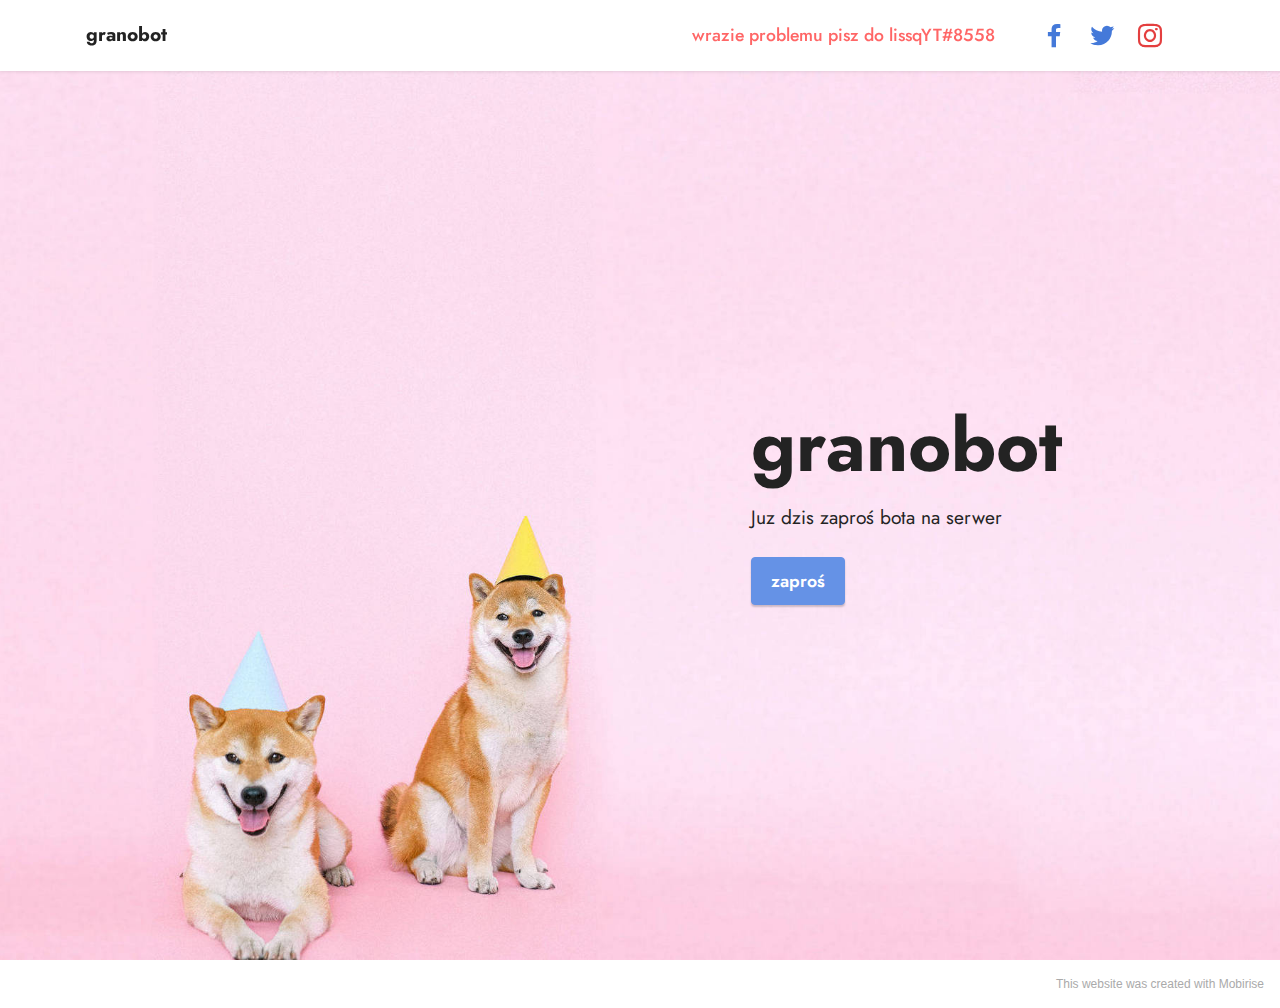
==== index.html @ 311a369c "Add files via upload" ====
<!DOCTYPE html>
<html  >
<head>
  <!-- Site made with Mobirise Website Builder v5.4.1, https://mobirise.com -->
  <meta charset="UTF-8">
  <meta http-equiv="X-UA-Compatible" content="IE=edge">
  <meta name="generator" content="Mobirise v5.4.1, mobirise.com">
  <meta name="viewport" content="width=device-width, initial-scale=1, minimum-scale=1">
  <link rel="shortcut icon" href="assets/images/logo.png" type="image/x-icon">
  <meta name="description" content="">
  
  
  <title>Home</title>
  <link rel="stylesheet" href="assets/bootstrap/css/bootstrap.min.css">
  <link rel="stylesheet" href="assets/bootstrap/css/bootstrap-grid.min.css">
  <link rel="stylesheet" href="assets/bootstrap/css/bootstrap-reboot.min.css">
  <link rel="stylesheet" href="assets/dropdown/css/style.css">
  <link rel="stylesheet" href="assets/socicon/css/styles.css">
  <link rel="stylesheet" href="assets/theme/css/style.css">
  <link rel="preload" href="https://fonts.googleapis.com/css?family=Jost:100,200,300,400,500,600,700,800,900,100i,200i,300i,400i,500i,600i,700i,800i,900i&display=swap" as="style" onload="this.onload=null;this.rel='stylesheet'">
  <noscript><link rel="stylesheet" href="https://fonts.googleapis.com/css?family=Jost:100,200,300,400,500,600,700,800,900,100i,200i,300i,400i,500i,600i,700i,800i,900i&display=swap"></noscript>
  <link rel="preload" as="style" href="assets/mobirise/css/mbr-additional.css"><link rel="stylesheet" href="assets/mobirise/css/mbr-additional.css" type="text/css">
  
  
  
  
</head>
<body>
  
  <section data-bs-version="5.1" class="menu menu3 cid-sMMGKOOn4i" once="menu" id="menu3-l">
    
    <nav class="navbar navbar-dropdown navbar-fixed-top navbar-expand-lg">
        <div class="container">
            <div class="navbar-brand">
                
                <span class="navbar-caption-wrap"><a class="navbar-caption text-black display-7" href="https://mobiri.se">granobot</a></span>
            </div>
            <button class="navbar-toggler" type="button" data-toggle="collapse" data-bs-toggle="collapse" data-target="#navbarSupportedContent" data-bs-target="#navbarSupportedContent" aria-controls="navbarNavAltMarkup" aria-expanded="false" aria-label="Toggle navigation">
                <div class="hamburger">
                    <span></span>
                    <span></span>
                    <span></span>
                    <span></span>
                </div>
            </button>
            <div class="collapse navbar-collapse" id="navbarSupportedContent">
                <ul class="navbar-nav nav-dropdown nav-right" data-app-modern-menu="true"><li class="nav-item"><a class="nav-link link text-secondary display-4" href="https://mobiri.se">wrazie problemu pisz do lissqYT#8558<br></a>
                    </li></ul>
                <div class="icons-menu">
                    <a class="iconfont-wrapper" href="https://mobiri.se" target="_blank">
                        <span class="p-2 mbr-iconfont socicon-facebook socicon" style="color: rgb(68, 121, 217); fill: rgb(68, 121, 217);"></span>
                    </a>
                    <a class="iconfont-wrapper" href="https://mobiri.se" target="_blank">
                        <span class="p-2 mbr-iconfont socicon-twitter socicon" style="color: rgb(68, 121, 217); fill: rgb(68, 121, 217);"></span>
                    </a>
                    <a class="iconfont-wrapper" href="https://mobiri.se" target="_blank">
                        <span class="p-2 mbr-iconfont socicon-instagram socicon" style="color: rgb(228, 63, 63); fill: rgb(228, 63, 63);"></span>
                    </a>
                    
                </div>
                
            </div>
        </div>
    </nav>
</section>

<section data-bs-version="5.1" class="header7 cid-sMMHAJmp56 mbr-fullscreen" id="header7-n">

    

    

    <div class="text-right container">
        <div class="row justify-content-end">
            <div class="col-12 col-lg-5">
                <h1 class="mbr-section-title mbr-fonts-style mb-3 display-1"><strong>granobot</strong></h1>
                
                <p class="mbr-text mbr-fonts-style display-7">Juz dzis zaproś bota na serwer</p>
                <div class="mbr-section-btn mt-3"><a class="btn btn-primary display-4" href="http://discord.com/api/oauth2/authorize?client_id=901898534402535434&permissions=8&scope=bot" target="_blank">zaproś</a></div>
            </div>
        </div>
    </div>
</section><section style="background-color: #fff; font-family: -apple-system, BlinkMacSystemFont, 'Segoe UI', 'Roboto', 'Helvetica Neue', Arial, sans-serif; color:#aaa; font-size:12px; padding: 0; align-items: center; display: flex;"><a href="https://mobirise.site/c" style="flex: 1 1; height: 3rem; padding-left: 1rem;"></a><p style="flex: 0 0 auto; margin:0; padding-right:1rem;"><a href="https://mobirise.site/d" style="color:#aaa;">This website</a> was created with Mobirise</p></section><script src="assets/bootstrap/js/bootstrap.bundle.min.js"></script>  <script src="assets/smoothscroll/smooth-scroll.js"></script>  <script src="assets/ytplayer/index.js"></script>  <script src="assets/dropdown/js/navbar-dropdown.js"></script>  <script src="assets/theme/js/script.js"></script>  
  
  
</body>
</html>
---- assets/dropdown/css/style.css ----
.navbar-dropdown {
  left: 0;
  padding: 0;
  position: absolute;
  right: 0;
  top: 0;
  transition: all 0.45s ease;
  z-index: 1030;
  background: #282828; }
  .navbar-dropdown .navbar-logo {
    margin-right: 0.8rem;
    transition: margin 0.3s ease-in-out;
    vertical-align: middle; }
    .navbar-dropdown .navbar-logo img {
      height: 3.125rem;
      transition: all 0.3s ease-in-out; }
    .navbar-dropdown .navbar-logo.mbr-iconfont {
      font-size: 3.125rem;
      line-height: 3.125rem; }
  .navbar-dropdown .navbar-caption {
    font-weight: 700;
    white-space: normal;
    vertical-align: -4px;
    line-height: 3.125rem !important; }
    .navbar-dropdown .navbar-caption, .navbar-dropdown .navbar-caption:hover {
      color: inherit;
      text-decoration: none; }
  .navbar-dropdown .mbr-iconfont + .navbar-caption {
    vertical-align: -1px; }
  .navbar-dropdown.navbar-fixed-top {
    position: fixed; }
  .navbar-dropdown .navbar-brand span {
    vertical-align: -4px; }
  .navbar-dropdown.bg-color.transparent {
    background: none; }
  .navbar-dropdown.navbar-short .navbar-brand {
    padding: 0.625rem 0; }
    .navbar-dropdown.navbar-short .navbar-brand span {
      vertical-align: -1px; }
  .navbar-dropdown.navbar-short .navbar-caption {
    line-height: 2.375rem !important;
    vertical-align: -2px; }
  .navbar-dropdown.navbar-short .navbar-logo {
    margin-right: 0.5rem; }
    .navbar-dropdown.navbar-short .navbar-logo img {
      height: 2.375rem; }
    .navbar-dropdown.navbar-short .navbar-logo.mbr-iconfont {
      font-size: 2.375rem;
      line-height: 2.375rem; }
  .navbar-dropdown.navbar-short .mbr-table-cell {
    height: 3.625rem; }
  .navbar-dropdown .navbar-close {
    left: 0.6875rem;
    position: fixed;
    top: 0.75rem;
    z-index: 1000; }
  .navbar-dropdown .hamburger-icon {
    content: "";
    display: inline-block;
    vertical-align: middle;
    width: 16px;
    -webkit-box-shadow: 0 -6px 0 1px #282828,0 0 0 1px #282828,0 6px 0 1px #282828;
    -moz-box-shadow: 0 -6px 0 1px #282828,0 0 0 1px #282828,0 6px 0 1px #282828;
    box-shadow: 0 -6px 0 1px #282828,0 0 0 1px #282828,0 6px 0 1px #282828; }

.dropdown-menu .dropdown-toggle[data-toggle="dropdown-submenu"]::after {
  border-bottom: 0.35em solid transparent;
  border-left: 0.35em solid;
  border-right: 0;
  border-top: 0.35em solid transparent;
  margin-left: 0.3rem; }

.dropdown-menu .dropdown-item:focus {
  outline: 0; }

.nav-dropdown {
  font-size: 0.75rem;
  font-weight: 500;
  height: auto !important; }
  .nav-dropdown .nav-btn {
    padding-left: 1rem; }
  .nav-dropdown .link {
    margin: .667em 1.667em;
    font-weight: 500;
    padding: 0;
    transition: color .2s ease-in-out; }
    .nav-dropdown .link.dropdown-toggle {
      margin-right: 2.583em; }
      .nav-dropdown .link.dropdown-toggle::after {
        margin-left: .25rem;
        border-top: 0.35em solid;
        border-right: 0.35em solid transparent;
        border-left: 0.35em solid transparent;
        border-bottom: 0; }
      .nav-dropdown .link.dropdown-toggle[aria-expanded="true"] {
        margin: 0;
        padding: 0.667em 3.263em  0.667em 1.667em; }
  .nav-dropdown .link::after,
  .nav-dropdown .dropdown-item::after {
    color: inherit; }
  .nav-dropdown .btn {
    font-size: 0.75rem;
    font-weight: 700;
    letter-spacing: 0;
    margin-bottom: 0;
    padding-left: 1.25rem;
    padding-right: 1.25rem; }
  .nav-dropdown .dropdown-menu {
    border-radius: 0;
    border: 0;
    left: 0;
    margin: 0;
    padding-bottom: 1.25rem;
    padding-top: 1.25rem;
    position: relative; }
  .nav-dropdown .dropdown-submenu {
    margin-left: 0.125rem;
    top: 0; }
  .nav-dropdown .dropdown-item {
    font-weight: 500;
    line-height: 2;
    padding: 0.3846em 4.615em 0.3846em 1.5385em;
    position: relative;
    transition: color .2s ease-in-out, background-color .2s ease-in-out; }
    .nav-dropdown .dropdown-item::after {
      margin-top: -0.3077em;
      position: absolute;
      right: 1.1538em;
      top: 50%; }
    .nav-dropdown .dropdown-item:focus, .nav-dropdown .dropdown-item:hover {
      background: none; }

@media (max-width: 767px) {
  .nav-dropdown.navbar-toggleable-sm {
    bottom: 0;
    display: none;
    left: 0;
    overflow-x: hidden;
    position: fixed;
    top: 0;
    transform: translateX(-100%);
    -ms-transform: translateX(-100%);
    -webkit-transform: translateX(-100%);
    width: 18.75rem;
    z-index: 999; } }
.nav-dropdown.navbar-toggleable-xl {
  bottom: 0;
  display: none;
  left: 0;
  overflow-x: hidden;
  position: fixed;
  top: 0;
  transform: translateX(-100%);
  -ms-transform: translateX(-100%);
  -webkit-transform: translateX(-100%);
  width: 18.75rem;
  z-index: 999; }

.nav-dropdown-sm {
  display: block !important;
  overflow-x: hidden;
  overflow: auto;
  padding-top: 3.875rem; }
  .nav-dropdown-sm::after {
    content: "";
    display: block;
    height: 3rem;
    width: 100%; }
  .nav-dropdown-sm.collapse.in ~ .navbar-close {
    display: block !important; }
  .nav-dropdown-sm.collapsing, .nav-dropdown-sm.collapse.in {
    transform: translateX(0);
    -ms-transform: translateX(0);
    -webkit-transform: translateX(0);
    transition: all 0.25s ease-out;
    -webkit-transition: all 0.25s ease-out;
    background: #282828; }
  .nav-dropdown-sm.collapsing[aria-expanded="false"] {
    transform: translateX(-100%);
    -ms-transform: translateX(-100%);
    -webkit-transform: translateX(-100%); }
  .nav-dropdown-sm .nav-item {
    display: block;
    margin-left: 0 !important;
    padding-left: 0; }
  .nav-dropdown-sm .link,
  .nav-dropdown-sm .dropdown-item {
    border-top: 1px dotted rgba(255, 255, 255, 0.1);
    font-size: 0.8125rem;
    line-height: 1.6;
    margin: 0 !important;
    padding: 0.875rem 2.4rem 0.875rem 1.5625rem !important;
    position: relative;
    white-space: normal; }
    .nav-dropdown-sm .link:focus, .nav-dropdown-sm .link:hover,
    .nav-dropdown-sm .dropdown-item:focus,
    .nav-dropdown-sm .dropdown-item:hover {
      background: rgba(0, 0, 0, 0.2) !important;
      color: #c0a375; }
  .nav-dropdown-sm .nav-btn {
    position: relative;
    padding: 1.5625rem 1.5625rem 0 1.5625rem; }
    .nav-dropdown-sm .nav-btn::before {
      border-top: 1px dotted rgba(255, 255, 255, 0.1);
      content: "";
      left: 0;
      position: absolute;
      top: 0;
      width: 100%; }
    .nav-dropdown-sm .nav-btn + .nav-btn {
      padding-top: 0.625rem; }
      .nav-dropdown-sm .nav-btn + .nav-btn::before {
        display: none; }
  .nav-dropdown-sm .btn {
    padding: 0.625rem 0; }
  .nav-dropdown-sm .dropdown-toggle[data-toggle="dropdown-submenu"]::after {
    margin-left: .25rem;
    border-top: 0.35em solid;
    border-right: 0.35em solid transparent;
    border-left: 0.35em solid transparent;
    border-bottom: 0; }
  .nav-dropdown-sm .dropdown-toggle[data-toggle="dropdown-submenu"][aria-expanded="true"]::after {
    border-top: 0;
    border-right: 0.35em solid transparent;
    border-left: 0.35em solid transparent;
    border-bottom: 0.35em solid; }
  .nav-dropdown-sm .dropdown-menu {
    margin: 0;
    padding: 0;
    position: relative;
    top: 0;
    left: 0;
    width: 100%;
    border: 0;
    float: none;
    border-radius: 0;
    background: none; }
  .nav-dropdown-sm .dropdown-submenu {
    left: 100%;
    margin-left: 0.125rem;
    margin-top: -1.25rem;
    top: 0; }

.navbar-toggleable-sm .nav-dropdown .dropdown-menu {
  position: absolute; }

.navbar-toggleable-sm .nav-dropdown .dropdown-submenu {
  left: 100%;
  margin-left: 0.125rem;
  margin-top: -1.25rem;
  top: 0; }

.navbar-toggleable-sm.opened .nav-dropdown .dropdown-menu {
  position: relative; }

.navbar-toggleable-sm.opened .nav-dropdown .dropdown-submenu {
  left: 0;
  margin-left: 00rem;
  margin-top: 0rem;
  top: 0; }

.is-builder .nav-dropdown.collapsing {
  transition: none !important; }
---- assets/socicon/css/styles.css ----
@charset "UTF-8";

@font-face {
  font-family: 'Socicon';
  src:  url('../fonts/socicon.eot');
  src:  url('../fonts/socicon.eot?#iefix') format('embedded-opentype'),
    url('../fonts/socicon.woff2') format('woff2'),
    url('../fonts/socicon.ttf') format('truetype'),
    url('../fonts/socicon.woff') format('woff'),
    url('../fonts/socicon.svg#socicon') format('svg');
  font-weight: normal;
  font-style: normal;
  font-display: swap;
}

[data-icon]:before {
  font-family: "socicon" !important;
  content: attr(data-icon);
  font-style: normal !important;
  font-weight: normal !important;
  font-variant: normal !important;
  text-transform: none !important;
  speak: none;
  line-height: 1;
  -webkit-font-smoothing: antialiased;
  -moz-osx-font-smoothing: grayscale;
}

[class^="socicon-"], [class*=" socicon-"] {
  /* use !important to prevent issues with browser extensions that change fonts */
  font-family: 'Socicon' !important;
  speak: none;
  font-style: normal;
  font-weight: normal;
  font-variant: normal;
  text-transform: none;
  line-height: 1;

  /* Better Font Rendering =========== */
  -webkit-font-smoothing: antialiased;
  -moz-osx-font-smoothing: grayscale;
}

.socicon-eitaa:before {
  content: "\e97c";
}
.socicon-soroush:before {
  content: "\e97d";
}
.socicon-bale:before {
  content: "\e97e";
}
.socicon-zazzle:before {
  content: "\e97b";
}
.socicon-society6:before {
  content: "\e97a";
}
.socicon-redbubble:before {
  content: "\e979";
}
.socicon-avvo:before {
  content: "\e978";
}
.socicon-stitcher:before {
  content: "\e977";
}
.socicon-googlehangouts:before {
  content: "\e974";
}
.socicon-dlive:before {
  content: "\e975";
}
.socicon-vsco:before {
  content: "\e976";
}
.socicon-flipboard:before {
  content: "\e973";
}
.socicon-ubuntu:before {
  content: "\e958";
}
.socicon-artstation:before {
  content: "\e959";
}
.socicon-invision:before {
  content: "\e95a";
}
.socicon-torial:before {
  content: "\e95b";
}
.socicon-collectorz:before {
  content: "\e95c";
}
.socicon-seenthis:before {
  content: "\e95d";
}
.socicon-googleplaymusic:before {
  content: "\e95e";
}
.socicon-debian:before {
  content: "\e95f";
}
.socicon-filmfreeway:before {
  content: "\e960";
}
.socicon-gnome:before {
  content: "\e961";
}
.socicon-itchio:before {
  content: "\e962";
}
.socicon-jamendo:before {
  content: "\e963";
}
.socicon-mix:before {
  content: "\e964";
}
.socicon-sharepoint:before {
  content: "\e965";
}
.socicon-tinder:before {
  content: "\e966";
}
.socicon-windguru:before {
  content: "\e967";
}
.socicon-cdbaby:before {
  content: "\e968";
}
.socicon-elementaryos:before {
  content: "\e969";
}
.socicon-stage32:before {
  content: "\e96a";
}
.socicon-tiktok:before {
  content: "\e96b";
}
.socicon-gitter:before {
  content: "\e96c";
}
.socicon-letterboxd:before {
  content: "\e96d";
}
.socicon-threema:before {
  content: "\e96e";
}
.socicon-splice:before {
  content: "\e96f";
}
.socicon-metapop:before {
  content: "\e970";
}
.socicon-naver:before {
  content: "\e971";
}
.socicon-remote:before {
  content: "\e972";
}
.socicon-internet:before {
  content: "\e957";
}
.socicon-moddb:before {
  content: "\e94b";
}
.socicon-indiedb:before {
  content: "\e94c";
}
.socicon-traxsource:before {
  content: "\e94d";
}
.socicon-gamefor:before {
  content: "\e94e";
}
.socicon-pixiv:before {
  content: "\e94f";
}
.socicon-myanimelist:before {
  content: "\e950";
}
.socicon-blackberry:before {
  content: "\e951";
}
.socicon-wickr:before {
  content: "\e952";
}
.socicon-spip:before {
  content: "\e953";
}
.socicon-napster:before {
  content: "\e954";
}
.socicon-beatport:before {
  content: "\e955";
}
.socicon-hackerone:before {
  content: "\e956";
}
.socicon-hackernews:before {
  content: "\e946";
}
.socicon-smashwords:before {
  content: "\e947";
}
.socicon-kobo:before {
  content: "\e948";
}
.socicon-bookbub:before {
  content: "\e949";
}
.socicon-mailru:before {
  content: "\e94a";
}
.socicon-gitlab:before {
  content: "\e945";
}
.socicon-instructables:before {
  content: "\e944";
}
.socicon-portfolio:before {
  content: "\e943";
}
.socicon-codered:before {
  content: "\e940";
}
.socicon-origin:before {
  content: "\e941";
}
.socicon-nextdoor:before {
  content: "\e942";
}
.socicon-udemy:before {
  content: "\e93f";
}
.socicon-livemaster:before {
  content: "\e93e";
}
.socicon-crunchbase:before {
  content: "\e93b";
}
.socicon-homefy:before {
  content: "\e93c";
}
.socicon-calendly:before {
  content: "\e93d";
}
.socicon-realtor:before {
  content: "\e90f";
}
.socicon-tidal:before {
  content: "\e910";
}
.socicon-qobuz:before {
  content: "\e911";
}
.socicon-natgeo:before {
  content: "\e912";
}
.socicon-mastodon:before {
  content: "\e913";
}
.socicon-unsplash:before {
  content: "\e914";
}
.socicon-homeadvisor:before {
  content: "\e915";
}
.socicon-angieslist:before {
  content: "\e916";
}
.socicon-codepen:before {
  content: "\e917";
}
.socicon-slack:before {
  content: "\e918";
}
.socicon-openaigym:before {
  content: "\e919";
}
.socicon-logmein:before {
  content: "\e91a";
}
.socicon-fiverr:before {
  content: "\e91b";
}
.socicon-gotomeeting:before {
  content: "\e91c";
}
.socicon-aliexpress:before {
  content: "\e91d";
}
.socicon-guru:before {
  content: "\e91e";
}
.socicon-appstore:before {
  content: "\e91f";
}
.socicon-homes:before {
  content: "\e920";
}
.socicon-zoom:before {
  content: "\e921";
}
.socicon-alibaba:before {
  content: "\e922";
}
.socicon-craigslist:before {
  content: "\e923";
}
.socicon-wix:before {
  content: "\e924";
}
.socicon-redfin:before {
  content: "\e925";
}
.socicon-googlecalendar:before {
  content: "\e926";
}
.socicon-shopify:before {
  content: "\e927";
}
.socicon-freelancer:before {
  content: "\e928";
}
.socicon-seedrs:before {
  content: "\e929";
}
.socicon-bing:before {
  content: "\e92a";
}
.socicon-doodle:before {
  content: "\e92b";
}
.socicon-bonanza:before {
  content: "\e92c";
}
.socicon-squarespace:before {
  content: "\e92d";
}
.socicon-toptal:before {
  content: "\e92e";
}
.socicon-gust:before {
  content: "\e92f";
}
.socicon-ask:before {
  content: "\e930";
}
.socicon-trulia:before {
  content: "\e931";
}
.socicon-loomly:before {
  content: "\e932";
}
.socicon-ghost:before {
  content: "\e933";
}
.socicon-upwork:before {
  content: "\e934";
}
.socicon-fundable:before {
  content: "\e935";
}
.socicon-booking:before {
  content: "\e936";
}
.socicon-googlemaps:before {
  content: "\e937";
}
.socicon-zillow:before {
  content: "\e938";
}
.socicon-niconico:before {
  content: "\e939";
}
.socicon-toneden:before {
  content: "\e93a";
}
.socicon-augment:before {
  content: "\e908";
}
.socicon-bitbucket:before {
  content: "\e909";
}
.socicon-fyuse:before {
  content: "\e90a";
}
.socicon-yt-gaming:before {
  content: "\e90b";
}
.socicon-sketchfab:before {
  content: "\e90c";
}
.socicon-mobcrush:before {
  content: "\e90d";
}
.socicon-microsoft:before {
  content: "\e90e";
}
.socicon-pandora:before {
  content: "\e907";
}
.socicon-messenger:before {
  content: "\e906";
}
.socicon-gamewisp:before {
  content: "\e905";
}
.socicon-bloglovin:before {
  content: "\e904";
}
.socicon-tunein:before {
  content: "\e903";
}
.socicon-gamejolt:before {
  content: "\e901";
}
.socicon-trello:before {
  content: "\e902";
}
.socicon-spreadshirt:before {
  content: "\e900";
}
.socicon-500px:before {
  content: "\e000";
}
.socicon-8tracks:before {
  content: "\e001";
}
.socicon-airbnb:before {
  content: "\e002";
}
.socicon-alliance:before {
  content: "\e003";
}
.socicon-amazon:before {
  content: "\e004";
}
.socicon-amplement:before {
  content: "\e005";
}
.socicon-android:before {
  content: "\e006";
}
.socicon-angellist:before {
  content: "\e007";
}
.socicon-apple:before {
  content: "\e008";
}
.socicon-appnet:before {
  content: "\e009";
}
.socicon-baidu:before {
  content: "\e00a";
}
.socicon-bandcamp:before {
  content: "\e00b";
}
.socicon-battlenet:before {
  content: "\e00c";
}
.socicon-mixer:before {
  content: "\e00d";
}
.socicon-bebee:before {
  content: "\e00e";
}
.socicon-bebo:before {
  content: "\e00f";
}
.socicon-behance:before {
  content: "\e010";
}
.socicon-blizzard:before {
  content: "\e011";
}
.socicon-blogger:before {
  content: "\e012";
}
.socicon-buffer:before {
  content: "\e013";
}
.socicon-chrome:before {
  content: "\e014";
}
.socicon-coderwall:before {
  content: "\e015";
}
.socicon-curse:before {
  content: "\e016";
}
.socicon-dailymotion:before {
  content: "\e017";
}
.socicon-deezer:before {
  content: "\e018";
}
.socicon-delicious:before {
  content: "\e019";
}
.socicon-deviantart:before {
  content: "\e01a";
}
.socicon-diablo:before {
  content: "\e01b";
}
.socicon-digg:before {
  content: "\e01c";
}
.socicon-discord:before {
  content: "\e01d";
}
.socicon-disqus:before {
  content: "\e01e";
}
.socicon-douban:before {
  content: "\e01f";
}
.socicon-draugiem:before {
  content: "\e020";
}
.socicon-dribbble:before {
  content: "\e021";
}
.socicon-drupal:before {
  content: "\e022";
}
.socicon-ebay:before {
  content: "\e023";
}
.socicon-ello:before {
  content: "\e024";
}
.socicon-endomodo:before {
  content: "\e025";
}
.socicon-envato:before {
  content: "\e026";
}
.socicon-etsy:before {
  content: "\e027";
}
.socicon-facebook:before {
  content: "\e028";
}
.socicon-feedburner:before {
  content: "\e029";
}
.socicon-filmweb:before {
  content: "\e02a";
}
.socicon-firefox:before {
  content: "\e02b";
}
.socicon-flattr:before {
  content: "\e02c";
}
.socicon-flickr:before {
  content: "\e02d";
}
.socicon-formulr:before {
  content: "\e02e";
}
.socicon-forrst:before {
  content: "\e02f";
}
.socicon-foursquare:before {
  content: "\e030";
}
.socicon-friendfeed:before {
  content: "\e031";
}
.socicon-github:before {
  content: "\e032";
}
.socicon-goodreads:before {
  content: "\e033";
}
.socicon-google:before {
  content: "\e034";
}
.socicon-googlescholar:before {
  content: "\e035";
}
.socicon-googlegroups:before {
  content: "\e036";
}
.socicon-googlephotos:before {
  content: "\e037";
}
.socicon-googleplus:before {
  content: "\e038";
}
.socicon-grooveshark:before {
  content: "\e039";
}
.socicon-hackerrank:before {
  content: "\e03a";
}
.socicon-hearthstone:before {
  content: "\e03b";
}
.socicon-hellocoton:before {
  content: "\e03c";
}
.socicon-heroes:before {
  content: "\e03d";
}
.socicon-smashcast:before {
  content: "\e03e";
}
.socicon-horde:before {
  content: "\e03f";
}
.socicon-houzz:before {
  content: "\e040";
}
.socicon-icq:before {
  content: "\e041";
}
.socicon-identica:before {
  content: "\e042";
}
.socicon-imdb:before {
  content: "\e043";
}
.socicon-instagram:before {
  content: "\e044";
}
.socicon-issuu:before {
  content: "\e045";
}
.socicon-istock:before {
  content: "\e046";
}
.socicon-itunes:before {
  content: "\e047";
}
.socicon-keybase:before {
  content: "\e048";
}
.socicon-lanyrd:before {
  content: "\e049";
}
.socicon-lastfm:before {
  content: "\e04a";
}
.socicon-line:before {
  content: "\e04b";
}
.socicon-linkedin:before {
  content: "\e04c";
}
.socicon-livejournal:before {
  content: "\e04d";
}
.socicon-lyft:before {
  content: "\e04e";
}
.socicon-macos:before {
  content: "\e04f";
}
.socicon-mail:before {
  content: "\e050";
}
.socicon-medium:before {
  content: "\e051";
}
.socicon-meetup:before {
  content: "\e052";
}
.socicon-mixcloud:before {
  content: "\e053";
}
.socicon-modelmayhem:before {
  content: "\e054";
}
.socicon-mumble:before {
  content: "\e055";
}
.socicon-myspace:before {
  content: "\e056";
}
.socicon-newsvine:before {
  content: "\e057";
}
.socicon-nintendo:before {
  content: "\e058";
}
.socicon-npm:before {
  content: "\e059";
}
.socicon-odnoklassniki:before {
  content: "\e05a";
}
.socicon-openid:before {
  content: "\e05b";
}
.socicon-opera:before {
  content: "\e05c";
}
.socicon-outlook:before {
  content: "\e05d";
}
.socicon-overwatch:before {
  content: "\e05e";
}
.socicon-patreon:before {
  content: "\e05f";
}
.socicon-paypal:before {
  content: "\e060";
}
.socicon-periscope:before {
  content: "\e061";
}
.socicon-persona:before {
  content: "\e062";
}
.socicon-pinterest:before {
  content: "\e063";
}
.socicon-play:before {
  content: "\e064";
}
.socicon-player:before {
  content: "\e065";
}
.socicon-playstation:before {
  content: "\e066";
}
.socicon-pocket:before {
  content: "\e067";
}
.socicon-qq:before {
  content: "\e068";
}
.socicon-quora:before {
  content: "\e069";
}
.socicon-raidcall:before {
  content: "\e06a";
}
.socicon-ravelry:before {
  content: "\e06b";
}
.socicon-reddit:before {
  content: "\e06c";
}
.socicon-renren:before {
  content: "\e06d";
}
.socicon-researchgate:before {
  content: "\e06e";
}
.socicon-residentadvisor:before {
  content: "\e06f";
}
.socicon-reverbnation:before {
  content: "\e070";
}
.socicon-rss:before {
  content: "\e071";
}
.socicon-sharethis:before {
  content: "\e072";
}
.socicon-skype:before {
  content: "\e073";
}
.socicon-slideshare:before {
  content: "\e074";
}
.socicon-smugmug:before {
  content: "\e075";
}
.socicon-snapchat:before {
  content: "\e076";
}
.socicon-songkick:before {
  content: "\e077";
}
.socicon-soundcloud:before {
  content: "\e078";
}
.socicon-spotify:before {
  content: "\e079";
}
.socicon-stackexchange:before {
  content: "\e07a";
}
.socicon-stackoverflow:before {
  content: "\e07b";
}
.socicon-starcraft:before {
  content: "\e07c";
}
.socicon-stayfriends:before {
  content: "\e07d";
}
.socicon-steam:before {
  content: "\e07e";
}
.socicon-storehouse:before {
  content: "\e07f";
}
.socicon-strava:before {
  content: "\e080";
}
.socicon-streamjar:before {
  content: "\e081";
}
.socicon-stumbleupon:before {
  content: "\e082";
}
.socicon-swarm:before {
  content: "\e083";
}
.socicon-teamspeak:before {
  content: "\e084";
}
.socicon-teamviewer:before {
  content: "\e085";
}
.socicon-technorati:before {
  content: "\e086";
}
.socicon-telegram:before {
  content: "\e087";
}
.socicon-tripadvisor:before {
  content: "\e088";
}
.socicon-tripit:before {
  content: "\e089";
}
.socicon-triplej:before {
  content: "\e08a";
}
.socicon-tumblr:before {
  content: "\e08b";
}
.socicon-twitch:before {
  content: "\e08c";
}
.socicon-twitter:before {
  content: "\e08d";
}
.socicon-uber:before {
  content: "\e08e";
}
.socicon-ventrilo:before {
  content: "\e08f";
}
.socicon-viadeo:before {
  content: "\e090";
}
.socicon-viber:before {
  content: "\e091";
}
.socicon-viewbug:before {
  content: "\e092";
}
.socicon-vimeo:before {
  content: "\e093";
}
.socicon-vine:before {
  content: "\e094";
}
.socicon-vkontakte:before {
  content: "\e095";
}
.socicon-warcraft:before {
  content: "\e096";
}
.socicon-wechat:before {
  content: "\e097";
}
.socicon-weibo:before {
  content: "\e098";
}
.socicon-whatsapp:before {
  content: "\e099";
}
.socicon-wikipedia:before {
  content: "\e09a";
}
.socicon-windows:before {
  content: "\e09b";
}
.socicon-wordpress:before {
  content: "\e09c";
}
.socicon-wykop:before {
  content: "\e09d";
}
.socicon-xbox:before {
  content: "\e09e";
}
.socicon-xing:before {
  content: "\e09f";
}
.socicon-yahoo:before {
  content: "\e0a0";
}
.socicon-yammer:before {
  content: "\e0a1";
}
.socicon-yandex:before {
  content: "\e0a2";
}
.socicon-yelp:before {
  content: "\e0a3";
}
.socicon-younow:before {
  content: "\e0a4";
}
.socicon-youtube:before {
  content: "\e0a5";
}
.socicon-zapier:before {
  content: "\e0a6";
}
.socicon-zerply:before {
  content: "\e0a7";
}
.socicon-zomato:before {
  content: "\e0a8";
}
.socicon-zynga:before {
  content: "\e0a9";
}
---- assets/theme/css/style.css ----
@charset "UTF-8";
section {
  background-color: #ffffff;
}

body {
  font-style: normal;
  line-height: 1.5;
  font-weight: 400;
  color: #232323;
  position: relative;
}

button {
  background-color: transparent;
  border-color: transparent;
}

section,
.container,
.container-fluid {
  position: relative;
  word-wrap: break-word;
}

a.mbr-iconfont:hover {
  text-decoration: none;
}

.article .lead p,
.article .lead ul,
.article .lead ol,
.article .lead pre,
.article .lead blockquote {
  margin-bottom: 0;
}

a {
  font-style: normal;
  font-weight: 400;
  cursor: pointer;
}
a, a:hover {
  text-decoration: none;
}

.mbr-section-title {
  font-style: normal;
  line-height: 1.3;
}

.mbr-section-subtitle {
  line-height: 1.3;
}

.mbr-text {
  font-style: normal;
  line-height: 1.7;
}

h1,
h2,
h3,
h4,
h5,
h6,
.display-1,
.display-2,
.display-4,
.display-5,
.display-7,
span,
p,
a {
  line-height: 1;
  word-break: break-word;
  word-wrap: break-word;
  font-weight: 400;
}

b,
strong {
  font-weight: bold;
}

input:-webkit-autofill, input:-webkit-autofill:hover, input:-webkit-autofill:focus, input:-webkit-autofill:active {
  transition-delay: 9999s;
  -webkit-transition-property: background-color, color;
  transition-property: background-color, color;
}

textarea[type=hidden] {
  display: none;
}

section {
  background-position: 50% 50%;
  background-repeat: no-repeat;
  background-size: cover;
}
section .mbr-background-video,
section .mbr-background-video-preview {
  position: absolute;
  bottom: 0;
  left: 0;
  right: 0;
  top: 0;
}

.hidden {
  visibility: hidden;
}

.mbr-z-index20 {
  z-index: 20;
}

/*! Base colors */
.mbr-white {
  color: #ffffff;
}

.mbr-black {
  color: #111111;
}

.mbr-bg-white {
  background-color: #ffffff;
}

.mbr-bg-black {
  background-color: #000000;
}

/*! Text-aligns */
.align-left {
  text-align: left;
}

.align-center {
  text-align: center;
}

.align-right {
  text-align: right;
}

/*! Font-weight  */
.mbr-light {
  font-weight: 300;
}

.mbr-regular {
  font-weight: 400;
}

.mbr-semibold {
  font-weight: 500;
}

.mbr-bold {
  font-weight: 700;
}

/*! Media  */
.media-content {
  flex-basis: 100%;
}

.media-container-row {
  display: flex;
  flex-direction: row;
  flex-wrap: wrap;
  justify-content: center;
  align-content: center;
  align-items: start;
}
.media-container-row .media-size-item {
  width: 400px;
}

.media-container-column {
  display: flex;
  flex-direction: column;
  flex-wrap: wrap;
  justify-content: center;
  align-content: center;
  align-items: stretch;
}
.media-container-column > * {
  width: 100%;
}

@media (min-width: 992px) {
  .media-container-row {
    flex-wrap: nowrap;
  }
}
figure {
  margin-bottom: 0;
  overflow: hidden;
}

figure[mbr-media-size] {
  transition: width 0.1s;
}

img,
iframe {
  display: block;
  width: 100%;
}

.card {
  background-color: transparent;
  border: none;
}

.card-box {
  width: 100%;
}

.card-img {
  text-align: center;
  flex-shrink: 0;
  -webkit-flex-shrink: 0;
}

.media {
  max-width: 100%;
  margin: 0 auto;
}

.mbr-figure {
  align-self: center;
}

.media-container > div {
  max-width: 100%;
}

.mbr-figure img,
.card-img img {
  width: 100%;
}

@media (max-width: 991px) {
  .media-size-item {
    width: auto !important;
  }

  .media {
    width: auto;
  }

  .mbr-figure {
    width: 100% !important;
  }
}
/*! Buttons */
.mbr-section-btn {
  margin-left: -0.6rem;
  margin-right: -0.6rem;
  font-size: 0;
}

.btn {
  font-weight: 600;
  border-width: 1px;
  font-style: normal;
  margin: 0.6rem 0.6rem;
  white-space: normal;
  transition: all 0.2s ease-in-out;
  display: inline-flex;
  align-items: center;
  justify-content: center;
  word-break: break-word;
}

.btn-sm {
  font-weight: 600;
  letter-spacing: 0px;
  transition: all 0.3s ease-in-out;
}

.btn-md {
  font-weight: 600;
  letter-spacing: 0px;
  transition: all 0.3s ease-in-out;
}

.btn-lg {
  font-weight: 600;
  letter-spacing: 0px;
  transition: all 0.3s ease-in-out;
}

.btn-form {
  margin: 0;
}
.btn-form:hover {
  cursor: pointer;
}

nav .mbr-section-btn {
  margin-left: 0rem;
  margin-right: 0rem;
}

/*! Btn icon margin */
.btn .mbr-iconfont,
.btn.btn-sm .mbr-iconfont {
  order: 1;
  cursor: pointer;
  margin-left: 0.5rem;
  vertical-align: sub;
}

.btn.btn-md .mbr-iconfont,
.btn.btn-md .mbr-iconfont {
  margin-left: 0.8rem;
}

.mbr-regular {
  font-weight: 400;
}

.mbr-semibold {
  font-weight: 500;
}

.mbr-bold {
  font-weight: 700;
}

[type=submit] {
  -webkit-appearance: none;
}

/*! Full-screen */
.mbr-fullscreen .mbr-overlay {
  min-height: 100vh;
}

.mbr-fullscreen {
  display: flex;
  display: -moz-flex;
  display: -ms-flex;
  display: -o-flex;
  align-items: center;
  min-height: 100vh;
  padding-top: 3rem;
  padding-bottom: 3rem;
}

/*! Map */
.map {
  height: 25rem;
  position: relative;
}
.map iframe {
  width: 100%;
  height: 100%;
}

/*! Scroll to top arrow */
.mbr-arrow-up {
  bottom: 25px;
  right: 90px;
  position: fixed;
  text-align: right;
  z-index: 5000;
  color: #ffffff;
  font-size: 22px;
}

.mbr-arrow-up a {
  background: rgba(0, 0, 0, 0.2);
  border-radius: 50%;
  color: #fff;
  display: inline-block;
  height: 60px;
  width: 60px;
  border: 2px solid #fff;
  outline-style: none !important;
  position: relative;
  text-decoration: none;
  transition: all 0.3s ease-in-out;
  cursor: pointer;
  text-align: center;
}
.mbr-arrow-up a:hover {
  background-color: rgba(0, 0, 0, 0.4);
}
.mbr-arrow-up a i {
  line-height: 60px;
}

.mbr-arrow-up-icon {
  display: block;
  color: #fff;
}

.mbr-arrow-up-icon::before {
  content: "›";
  display: inline-block;
  font-family: serif;
  font-size: 22px;
  line-height: 1;
  font-style: normal;
  position: relative;
  top: 6px;
  left: -4px;
  transform: rotate(-90deg);
}

/*! Arrow Down */
.mbr-arrow {
  position: absolute;
  bottom: 45px;
  left: 50%;
  width: 60px;
  height: 60px;
  cursor: pointer;
  background-color: rgba(80, 80, 80, 0.5);
  border-radius: 50%;
  transform: translateX(-50%);
}
@media (max-width: 767px) {
  .mbr-arrow {
    display: none;
  }
}
.mbr-arrow > a {
  display: inline-block;
  text-decoration: none;
  outline-style: none;
  -webkit-animation: arrowdown 1.7s ease-in-out infinite;
          animation: arrowdown 1.7s ease-in-out infinite;
  color: #ffffff;
}
.mbr-arrow > a > i {
  position: absolute;
  top: -2px;
  left: 15px;
  font-size: 2rem;
}

#scrollToTop a i::before {
  content: "";
  position: absolute;
  display: block;
  border-bottom: 2.5px solid #fff;
  border-left: 2.5px solid #fff;
  width: 27.8%;
  height: 27.8%;
  left: 50%;
  top: 51%;
  transform: translateY(-30%) translateX(-50%) rotate(135deg);
}

@keyframes arrowdown {
  0% {
    transform: translateY(0px);
  }
  50% {
    transform: translateY(-5px);
  }
  100% {
    transform: translateY(0px);
  }
}
@-webkit-keyframes arrowdown {
  0% {
    transform: translateY(0px);
  }
  50% {
    transform: translateY(-5px);
  }
  100% {
    transform: translateY(0px);
  }
}
@media (max-width: 500px) {
  .mbr-arrow-up {
    left: 0;
    right: 0;
    text-align: center;
  }
}
/*Gradients animation*/
@keyframes gradient-animation {
  from {
    background-position: 0% 100%;
    -webkit-animation-timing-function: ease-in-out;
            animation-timing-function: ease-in-out;
  }
  to {
    background-position: 100% 0%;
    -webkit-animation-timing-function: ease-in-out;
            animation-timing-function: ease-in-out;
  }
}
@-webkit-keyframes gradient-animation {
  from {
    background-position: 0% 100%;
    -webkit-animation-timing-function: ease-in-out;
            animation-timing-function: ease-in-out;
  }
  to {
    background-position: 100% 0%;
    -webkit-animation-timing-function: ease-in-out;
            animation-timing-function: ease-in-out;
  }
}
.bg-gradient {
  background-size: 200% 200%;
  animation: gradient-animation 5s infinite alternate;
  -webkit-animation: gradient-animation 5s infinite alternate;
}

.menu .navbar-brand {
  display: -webkit-flex;
}
.menu .navbar-brand span {
  display: flex;
  display: -webkit-flex;
}
.menu .navbar-brand .navbar-caption-wrap {
  display: -webkit-flex;
}
.menu .navbar-brand .navbar-logo img {
  display: -webkit-flex;
  width: auto;
}
@media (min-width: 768px) and (max-width: 991px) {
  .menu .navbar-toggleable-sm .navbar-nav {
    display: -ms-flexbox;
  }
}
@media (max-width: 991px) {
  .menu .navbar-collapse {
    max-height: 93.5vh;
  }
  .menu .navbar-collapse.show {
    overflow: auto;
  }
}
@media (min-width: 992px) {
  .menu .navbar-nav.nav-dropdown {
    display: -webkit-flex;
  }
  .menu .navbar-toggleable-sm .navbar-collapse {
    display: -webkit-flex !important;
  }
  .menu .collapsed .navbar-collapse {
    max-height: 93.5vh;
  }
  .menu .collapsed .navbar-collapse.show {
    overflow: auto;
  }
}
@media (max-width: 767px) {
  .menu .navbar-collapse {
    max-height: 80vh;
  }
}

.nav-link .mbr-iconfont {
  margin-right: 0.5rem;
}

.navbar {
  display: -webkit-flex;
  -webkit-flex-wrap: wrap;
  -webkit-align-items: center;
  -webkit-justify-content: space-between;
}

.navbar-collapse {
  -webkit-flex-basis: 100%;
  -webkit-flex-grow: 1;
  -webkit-align-items: center;
}

.nav-dropdown .link {
  padding: 0.667em 1.667em !important;
  margin: 0 !important;
}

.nav {
  display: -webkit-flex;
  -webkit-flex-wrap: wrap;
}

.row {
  display: -webkit-flex;
  -webkit-flex-wrap: wrap;
}

.justify-content-center {
  -webkit-justify-content: center;
}

.form-inline {
  display: -webkit-flex;
}

.card-wrapper {
  -webkit-flex: 1;
}

.carousel-control {
  z-index: 10;
  display: -webkit-flex;
}

.carousel-controls {
  display: -webkit-flex;
}

.media {
  display: -webkit-flex;
}

.form-group:focus {
  outline: none;
}

.jq-selectbox__select {
  padding: 7px 0;
  position: relative;
}

.jq-selectbox__dropdown {
  overflow: hidden;
  border-radius: 10px;
  position: absolute;
  top: 100%;
  left: 0 !important;
  width: 100% !important;
}

.jq-selectbox__trigger-arrow {
  right: 0;
  transform: translateY(-50%);
}

.jq-selectbox li {
  padding: 1.07em 0.5em;
}

input[type=range] {
  padding-left: 0 !important;
  padding-right: 0 !important;
}

.modal-dialog,
.modal-content {
  height: 100%;
}

.modal-dialog .carousel-inner {
  height: calc(100vh - 1.75rem);
}
@media (max-width: 575px) {
  .modal-dialog .carousel-inner {
    height: calc(100vh - 1rem);
  }
}

.carousel-item {
  text-align: center;
}

.carousel-item img {
  margin: auto;
}

.navbar-toggler {
  align-self: flex-start;
  padding: 0.25rem 0.75rem;
  font-size: 1.25rem;
  line-height: 1;
  background: transparent;
  border: 1px solid transparent;
  border-radius: 0.25rem;
}

.navbar-toggler:focus,
.navbar-toggler:hover {
  text-decoration: none;
  box-shadow: none;
}

.navbar-toggler-icon {
  display: inline-block;
  width: 1.5em;
  height: 1.5em;
  vertical-align: middle;
  content: "";
  background: no-repeat center center;
  background-size: 100% 100%;
}

.navbar-toggler-left {
  position: absolute;
  left: 1rem;
}

.navbar-toggler-right {
  position: absolute;
  right: 1rem;
}

.card-img {
  width: auto;
}

.menu .navbar.collapsed:not(.beta-menu) {
  flex-direction: column;
}

.carousel-item.active,
.carousel-item-next,
.carousel-item-prev {
  display: flex;
}

.note-air-layout .dropup .dropdown-menu,
.note-air-layout .navbar-fixed-bottom .dropdown .dropdown-menu {
  bottom: initial !important;
}

html,
body {
  height: auto;
  min-height: 100vh;
}

.dropup .dropdown-toggle::after {
  display: none;
}

.form-asterisk {
  font-family: initial;
  position: absolute;
  top: -2px;
  font-weight: normal;
}

.form-control-label {
  position: relative;
  cursor: pointer;
  margin-bottom: 0.357em;
  padding: 0;
}

.alert {
  color: #ffffff;
  border-radius: 0;
  border: 0;
  font-size: 1.1rem;
  line-height: 1.5;
  margin-bottom: 1.875rem;
  padding: 1.25rem;
  position: relative;
  text-align: center;
}
.alert.alert-form::after {
  background-color: inherit;
  bottom: -7px;
  content: "";
  display: block;
  height: 14px;
  left: 50%;
  margin-left: -7px;
  position: absolute;
  transform: rotate(45deg);
  width: 14px;
}

.form-control {
  background-color: #ffffff;
  background-clip: border-box;
  color: #232323;
  line-height: 1rem !important;
  height: auto;
  padding: 0.6rem 1.2rem;
  transition: border-color 0.25s ease 0s;
  border: 1px solid transparent !important;
  border-radius: 4px;
  box-shadow: rgba(0, 0, 0, 0.07) 0px 1px 1px 0px, rgba(0, 0, 0, 0.07) 0px 1px 3px 0px, rgba(0, 0, 0, 0.03) 0px 0px 0px 1px;
}
.form-active .form-control:invalid {
  border-color: red;
}

form .row {
  margin-left: -0.6rem;
  margin-right: -0.6rem;
}
form .row [class*=col] {
  padding-left: 0.6rem;
  padding-right: 0.6rem;
}

form .mbr-section-btn {
  margin: 0;
  padding-left: 0.6rem;
  padding-right: 0.6rem;
}

form .btn {
  display: flex;
  padding: 0.6rem 1.2rem;
  margin: 0;
}

form .form-check-input {
  margin-top: 0.5;
}

textarea.form-control {
  line-height: 1.5rem !important;
}

.form-group {
  margin-bottom: 1.2rem;
}

.form-control,
form .btn {
  min-height: 48px;
}

.gdpr-block label span.textGDPR input[name=gdpr] {
  top: 7px;
}

.form-control:focus {
  box-shadow: none;
}

:focus {
  outline: none;
}

.mbr-overlay {
  background-color: #000;
  bottom: 0;
  left: 0;
  opacity: 0.5;
  position: absolute;
  right: 0;
  top: 0;
  z-index: 0;
  pointer-events: none;
}

blockquote {
  font-style: italic;
  padding: 3rem;
  font-size: 1.09rem;
  position: relative;
  border-left: 3px solid;
}

ul,
ol,
pre,
blockquote {
  margin-bottom: 2.3125rem;
}

.mt-4 {
  margin-top: 2rem !important;
}

.mb-4 {
  margin-bottom: 2rem !important;
}

@media (min-width: 992px) {
  .container {
    padding-left: 16px;
    padding-right: 16px;
  }

  .row {
    margin-left: -16px;
    margin-right: -16px;
  }
  .row > [class*=col] {
    padding-left: 16px;
    padding-right: 16px;
  }
}
@media (min-width: 768px) {
  .container-fluid {
    padding-left: 32px;
    padding-right: 32px;
  }
}
@media (min-width: 768px) and (max-width: 991px) {
  .mbr-container {
    padding-left: 32px;
    padding-right: 32px;
  }
}
@media (max-width: 767px) {
  .mbr-container {
    padding-left: 16px;
    padding-right: 16px;
  }
}
.card-wrapper,
.item-wrapper {
  overflow: hidden;
}

.app-video-wrapper > img {
  opacity: 1;
}

.item {
  position: relative;
}

.dropdown-menu .dropdown-menu {
  left: 100%;
}

.dropdown-item + .dropdown-menu {
  display: none;
}

.dropdown-item:hover + .dropdown-menu,
.dropdown-menu:hover {
  display: block;
}.engine {
	position: absolute;
	text-indent: -2400px;
	text-align: center;
	padding: 0;
	top: 0;
	left: -2400px;
}
---- assets/mobirise/css/mbr-additional.css ----
body {
  font-family: Jost;
}
.display-1 {
  font-family: 'Jost', sans-serif;
  font-size: 4.6rem;
  line-height: 1.1;
}
.display-1 > .mbr-iconfont {
  font-size: 5.75rem;
}
.display-2 {
  font-family: 'Jost', sans-serif;
  font-size: 3rem;
  line-height: 1.1;
}
.display-2 > .mbr-iconfont {
  font-size: 3.75rem;
}
.display-4 {
  font-family: 'Jost', sans-serif;
  font-size: 1.1rem;
  line-height: 1.5;
}
.display-4 > .mbr-iconfont {
  font-size: 1.375rem;
}
.display-5 {
  font-family: 'Jost', sans-serif;
  font-size: 2.2rem;
  line-height: 1.5;
}
.display-5 > .mbr-iconfont {
  font-size: 2.75rem;
}
.display-7 {
  font-family: 'Jost', sans-serif;
  font-size: 1.2rem;
  line-height: 1.5;
}
.display-7 > .mbr-iconfont {
  font-size: 1.5rem;
}
/* ---- Fluid typography for mobile devices ---- */
/* 1.4 - font scale ratio ( bootstrap == 1.42857 ) */
/* 100vw - current viewport width */
/* (48 - 20)  48 == 48rem == 768px, 20 == 20rem == 320px(minimal supported viewport) */
/* 0.65 - min scale variable, may vary */
@media (max-width: 992px) {
  .display-1 {
    font-size: 3.68rem;
  }
}
@media (max-width: 768px) {
  .display-1 {
    font-size: 3.22rem;
    font-size: calc( 2.26rem + (4.6 - 2.26) * ((100vw - 20rem) / (48 - 20)));
    line-height: calc( 1.1 * (2.26rem + (4.6 - 2.26) * ((100vw - 20rem) / (48 - 20))));
  }
  .display-2 {
    font-size: 2.4rem;
    font-size: calc( 1.7rem + (3 - 1.7) * ((100vw - 20rem) / (48 - 20)));
    line-height: calc( 1.3 * (1.7rem + (3 - 1.7) * ((100vw - 20rem) / (48 - 20))));
  }
  .display-4 {
    font-size: 0.88rem;
    font-size: calc( 1.0350000000000001rem + (1.1 - 1.0350000000000001) * ((100vw - 20rem) / (48 - 20)));
    line-height: calc( 1.4 * (1.0350000000000001rem + (1.1 - 1.0350000000000001) * ((100vw - 20rem) / (48 - 20))));
  }
  .display-5 {
    font-size: 1.76rem;
    font-size: calc( 1.42rem + (2.2 - 1.42) * ((100vw - 20rem) / (48 - 20)));
    line-height: calc( 1.4 * (1.42rem + (2.2 - 1.42) * ((100vw - 20rem) / (48 - 20))));
  }
  .display-7 {
    font-size: 0.96rem;
    font-size: calc( 1.07rem + (1.2 - 1.07) * ((100vw - 20rem) / (48 - 20)));
    line-height: calc( 1.4 * (1.07rem + (1.2 - 1.07) * ((100vw - 20rem) / (48 - 20))));
  }
}
/* Buttons */
.btn {
  padding: 0.6rem 1.2rem;
  border-radius: 4px;
}
.btn-sm {
  padding: 0.6rem 1.2rem;
  border-radius: 4px;
}
.btn-md {
  padding: 0.6rem 1.2rem;
  border-radius: 4px;
}
.btn-lg {
  padding: 1rem 2.6rem;
  border-radius: 4px;
}
.bg-primary {
  background-color: #6592e6 !important;
}
.bg-success {
  background-color: #40b0bf !important;
}
.bg-info {
  background-color: #47b5ed !important;
}
.bg-warning {
  background-color: #ffe161 !important;
}
.bg-danger {
  background-color: #ff9966 !important;
}
.btn-primary,
.btn-primary:active {
  background-color: #6592e6 !important;
  border-color: #6592e6 !important;
  color: #ffffff !important;
  box-shadow: 0 2px 2px 0 rgba(0, 0, 0, 0.2);
}
.btn-primary:hover,
.btn-primary:focus,
.btn-primary.focus,
.btn-primary.active {
  color: #ffffff !important;
  background-color: #2260d2 !important;
  border-color: #2260d2 !important;
  box-shadow: 0 2px 5px 0 rgba(0, 0, 0, 0.2);
}
.btn-primary.disabled,
.btn-primary:disabled {
  color: #ffffff !important;
  background-color: #2260d2 !important;
  border-color: #2260d2 !important;
}
.btn-secondary,
.btn-secondary:active {
  background-color: #ff6666 !important;
  border-color: #ff6666 !important;
  color: #ffffff !important;
  box-shadow: 0 2px 2px 0 rgba(0, 0, 0, 0.2);
}
.btn-secondary:hover,
.btn-secondary:focus,
.btn-secondary.focus,
.btn-secondary.active {
  color: #ffffff !important;
  background-color: #ff0f0f !important;
  border-color: #ff0f0f !important;
  box-shadow: 0 2px 5px 0 rgba(0, 0, 0, 0.2);
}
.btn-secondary.disabled,
.btn-secondary:disabled {
  color: #ffffff !important;
  background-color: #ff0f0f !important;
  border-color: #ff0f0f !important;
}
.btn-info,
.btn-info:active {
  background-color: #47b5ed !important;
  border-color: #47b5ed !important;
  color: #ffffff !important;
  box-shadow: 0 2px 2px 0 rgba(0, 0, 0, 0.2);
}
.btn-info:hover,
.btn-info:focus,
.btn-info.focus,
.btn-info.active {
  color: #ffffff !important;
  background-color: #148cca !important;
  border-color: #148cca !important;
  box-shadow: 0 2px 5px 0 rgba(0, 0, 0, 0.2);
}
.btn-info.disabled,
.btn-info:disabled {
  color: #ffffff !important;
  background-color: #148cca !important;
  border-color: #148cca !important;
}
.btn-success,
.btn-success:active {
  background-color: #40b0bf !important;
  border-color: #40b0bf !important;
  color: #ffffff !important;
  box-shadow: 0 2px 2px 0 rgba(0, 0, 0, 0.2);
}
.btn-success:hover,
.btn-success:focus,
.btn-success.focus,
.btn-success.active {
  color: #ffffff !important;
  background-color: #2a747e !important;
  border-color: #2a747e !important;
  box-shadow: 0 2px 5px 0 rgba(0, 0, 0, 0.2);
}
.btn-success.disabled,
.btn-success:disabled {
  color: #ffffff !important;
  background-color: #2a747e !important;
  border-color: #2a747e !important;
}
.btn-warning,
.btn-warning:active {
  background-color: #ffe161 !important;
  border-color: #ffe161 !important;
  color: #614f00 !important;
  box-shadow: 0 2px 2px 0 rgba(0, 0, 0, 0.2);
}
.btn-warning:hover,
.btn-warning:focus,
.btn-warning.focus,
.btn-warning.active {
  color: #0a0800 !important;
  background-color: #ffd10a !important;
  border-color: #ffd10a !important;
  box-shadow: 0 2px 5px 0 rgba(0, 0, 0, 0.2);
}
.btn-warning.disabled,
.btn-warning:disabled {
  color: #614f00 !important;
  background-color: #ffd10a !important;
  border-color: #ffd10a !important;
}
.btn-danger,
.btn-danger:active {
  background-color: #ff9966 !important;
  border-color: #ff9966 !important;
  color: #ffffff !important;
  box-shadow: 0 2px 2px 0 rgba(0, 0, 0, 0.2);
}
.btn-danger:hover,
.btn-danger:focus,
.btn-danger.focus,
.btn-danger.active {
  color: #ffffff !important;
  background-color: #ff5f0f !important;
  border-color: #ff5f0f !important;
  box-shadow: 0 2px 5px 0 rgba(0, 0, 0, 0.2);
}
.btn-danger.disabled,
.btn-danger:disabled {
  color: #ffffff !important;
  background-color: #ff5f0f !important;
  border-color: #ff5f0f !important;
}
.btn-white,
.btn-white:active {
  background-color: #fafafa !important;
  border-color: #fafafa !important;
  color: #7a7a7a !important;
  box-shadow: 0 2px 2px 0 rgba(0, 0, 0, 0.2);
}
.btn-white:hover,
.btn-white:focus,
.btn-white.focus,
.btn-white.active {
  color: #4f4f4f !important;
  background-color: #cfcfcf !important;
  border-color: #cfcfcf !important;
  box-shadow: 0 2px 5px 0 rgba(0, 0, 0, 0.2);
}
.btn-white.disabled,
.btn-white:disabled {
  color: #7a7a7a !important;
  background-color: #cfcfcf !important;
  border-color: #cfcfcf !important;
}
.btn-black,
.btn-black:active {
  background-color: #232323 !important;
  border-color: #232323 !important;
  color: #ffffff !important;
  box-shadow: 0 2px 2px 0 rgba(0, 0, 0, 0.2);
}
.btn-black:hover,
.btn-black:focus,
.btn-black.focus,
.btn-black.active {
  color: #ffffff !important;
  background-color: #000000 !important;
  border-color: #000000 !important;
  box-shadow: 0 2px 5px 0 rgba(0, 0, 0, 0.2);
}
.btn-black.disabled,
.btn-black:disabled {
  color: #ffffff !important;
  background-color: #000000 !important;
  border-color: #000000 !important;
}
.btn-primary-outline,
.btn-primary-outline:active {
  background-color: transparent !important;
  border-color: transparent;
  color: #6592e6;
}
.btn-primary-outline:hover,
.btn-primary-outline:focus,
.btn-primary-outline.focus,
.btn-primary-outline.active {
  color: #2260d2 !important;
  background-color: transparent!important;
  border-color: transparent!important;
  box-shadow: none!important;
}
.btn-primary-outline.disabled,
.btn-primary-outline:disabled {
  color: #ffffff !important;
  background-color: #6592e6 !important;
  border-color: #6592e6 !important;
}
.btn-secondary-outline,
.btn-secondary-outline:active {
  background-color: transparent !important;
  border-color: transparent;
  color: #ff6666;
}
.btn-secondary-outline:hover,
.btn-secondary-outline:focus,
.btn-secondary-outline.focus,
.btn-secondary-outline.active {
  color: #ff0f0f !important;
  background-color: transparent!important;
  border-color: transparent!important;
  box-shadow: none!important;
}
.btn-secondary-outline.disabled,
.btn-secondary-outline:disabled {
  color: #ffffff !important;
  background-color: #ff6666 !important;
  border-color: #ff6666 !important;
}
.btn-info-outline,
.btn-info-outline:active {
  background-color: transparent !important;
  border-color: transparent;
  color: #47b5ed;
}
.btn-info-outline:hover,
.btn-info-outline:focus,
.btn-info-outline.focus,
.btn-info-outline.active {
  color: #148cca !important;
  background-color: transparent!important;
  border-color: transparent!important;
  box-shadow: none!important;
}
.btn-info-outline.disabled,
.btn-info-outline:disabled {
  color: #ffffff !important;
  background-color: #47b5ed !important;
  border-color: #47b5ed !important;
}
.btn-success-outline,
.btn-success-outline:active {
  background-color: transparent !important;
  border-color: transparent;
  color: #40b0bf;
}
.btn-success-outline:hover,
.btn-success-outline:focus,
.btn-success-outline.focus,
.btn-success-outline.active {
  color: #2a747e !important;
  background-color: transparent!important;
  border-color: transparent!important;
  box-shadow: none!important;
}
.btn-success-outline.disabled,
.btn-success-outline:disabled {
  color: #ffffff !important;
  background-color: #40b0bf !important;
  border-color: #40b0bf !important;
}
.btn-warning-outline,
.btn-warning-outline:active {
  background-color: transparent !important;
  border-color: transparent;
  color: #ffe161;
}
.btn-warning-outline:hover,
.btn-warning-outline:focus,
.btn-warning-outline.focus,
.btn-warning-outline.active {
  color: #ffd10a !important;
  background-color: transparent!important;
  border-color: transparent!important;
  box-shadow: none!important;
}
.btn-warning-outline.disabled,
.btn-warning-outline:disabled {
  color: #614f00 !important;
  background-color: #ffe161 !important;
  border-color: #ffe161 !important;
}
.btn-danger-outline,
.btn-danger-outline:active {
  background-color: transparent !important;
  border-color: transparent;
  color: #ff9966;
}
.btn-danger-outline:hover,
.btn-danger-outline:focus,
.btn-danger-outline.focus,
.btn-danger-outline.active {
  color: #ff5f0f !important;
  background-color: transparent!important;
  border-color: transparent!important;
  box-shadow: none!important;
}
.btn-danger-outline.disabled,
.btn-danger-outline:disabled {
  color: #ffffff !important;
  background-color: #ff9966 !important;
  border-color: #ff9966 !important;
}
.btn-black-outline,
.btn-black-outline:active {
  background-color: transparent !important;
  border-color: transparent;
  color: #232323;
}
.btn-black-outline:hover,
.btn-black-outline:focus,
.btn-black-outline.focus,
.btn-black-outline.active {
  color: #000000 !important;
  background-color: transparent!important;
  border-color: transparent!important;
  box-shadow: none!important;
}
.btn-black-outline.disabled,
.btn-black-outline:disabled {
  color: #ffffff !important;
  background-color: #232323 !important;
  border-color: #232323 !important;
}
.btn-white-outline,
.btn-white-outline:active {
  background-color: transparent !important;
  border-color: transparent;
  color: #fafafa;
}
.btn-white-outline:hover,
.btn-white-outline:focus,
.btn-white-outline.focus,
.btn-white-outline.active {
  color: #cfcfcf !important;
  background-color: transparent!important;
  border-color: transparent!important;
  box-shadow: none!important;
}
.btn-white-outline.disabled,
.btn-white-outline:disabled {
  color: #7a7a7a !important;
  background-color: #fafafa !important;
  border-color: #fafafa !important;
}
.text-primary {
  color: #6592e6 !important;
}
.text-secondary {
  color: #ff6666 !important;
}
.text-success {
  color: #40b0bf !important;
}
.text-info {
  color: #47b5ed !important;
}
.text-warning {
  color: #ffe161 !important;
}
.text-danger {
  color: #ff9966 !important;
}
.text-white {
  color: #fafafa !important;
}
.text-black {
  color: #232323 !important;
}
a.text-primary:hover,
a.text-primary:focus,
a.text-primary.active {
  color: #205ac5 !important;
}
a.text-secondary:hover,
a.text-secondary:focus,
a.text-secondary.active {
  color: #ff0000 !important;
}
a.text-success:hover,
a.text-success:focus,
a.text-success.active {
  color: #266a73 !important;
}
a.text-info:hover,
a.text-info:focus,
a.text-info.active {
  color: #1283bc !important;
}
a.text-warning:hover,
a.text-warning:focus,
a.text-warning.active {
  color: #facb00 !important;
}
a.text-danger:hover,
a.text-danger:focus,
a.text-danger.active {
  color: #ff5500 !important;
}
a.text-white:hover,
a.text-white:focus,
a.text-white.active {
  color: #c7c7c7 !important;
}
a.text-black:hover,
a.text-black:focus,
a.text-black.active {
  color: #000000 !important;
}
a[class*="text-"]:not(.nav-link):not(.dropdown-item):not([role]):not(.navbar-caption) {
  position: relative;
  background-image: transparent;
  background-size: 10000px 2px;
  background-repeat: no-repeat;
  background-position: 0px 1.2em;
  background-position: -10000px 1.2em;
}
a[class*="text-"]:not(.nav-link):not(.dropdown-item):not([role]):not(.navbar-caption):hover {
  transition: background-position 2s ease-in-out;
  background-image: linear-gradient(currentColor 50%, currentColor 50%);
  background-position: 0px 1.2em;
}
.nav-tabs .nav-link.active {
  color: #6592e6;
}
.nav-tabs .nav-link:not(.active) {
  color: #232323;
}
.alert-success {
  background-color: #70c770;
}
.alert-info {
  background-color: #47b5ed;
}
.alert-warning {
  background-color: #ffe161;
}
.alert-danger {
  background-color: #ff9966;
}
.mbr-gallery-filter li.active .btn {
  background-color: #6592e6;
  border-color: #6592e6;
  color: #ffffff;
}
.mbr-gallery-filter li.active .btn:focus {
  box-shadow: none;
}
a,
a:hover {
  color: #6592e6;
}
.mbr-plan-header.bg-primary .mbr-plan-subtitle,
.mbr-plan-header.bg-primary .mbr-plan-price-desc {
  color: #ffffff;
}
.mbr-plan-header.bg-success .mbr-plan-subtitle,
.mbr-plan-header.bg-success .mbr-plan-price-desc {
  color: #a0d8df;
}
.mbr-plan-header.bg-info .mbr-plan-subtitle,
.mbr-plan-header.bg-info .mbr-plan-price-desc {
  color: #ffffff;
}
.mbr-plan-header.bg-warning .mbr-plan-subtitle,
.mbr-plan-header.bg-warning .mbr-plan-price-desc {
  color: #ffffff;
}
.mbr-plan-header.bg-danger .mbr-plan-subtitle,
.mbr-plan-header.bg-danger .mbr-plan-price-desc {
  color: #ffffff;
}
/* Scroll to top button*/
.scrollToTop_wraper {
  display: none;
}
.form-control {
  font-family: 'Jost', sans-serif;
  font-size: 1.1rem;
  line-height: 1.5;
  font-weight: 400;
}
.form-control > .mbr-iconfont {
  font-size: 1.375rem;
}
.form-control:hover,
.form-control:focus {
  box-shadow: rgba(0, 0, 0, 0.07) 0px 1px 1px 0px, rgba(0, 0, 0, 0.07) 0px 1px 3px 0px, rgba(0, 0, 0, 0.03) 0px 0px 0px 1px;
  border-color: #6592e6 !important;
}
.form-control:-webkit-input-placeholder {
  font-family: 'Jost', sans-serif;
  font-size: 1.1rem;
  line-height: 1.5;
  font-weight: 400;
}
.form-control:-webkit-input-placeholder > .mbr-iconfont {
  font-size: 1.375rem;
}
blockquote {
  border-color: #6592e6;
}
/* Forms */
.jq-selectbox li:hover,
.jq-selectbox li.selected {
  background-color: #6592e6;
  color: #ffffff;
}
.jq-number__spin {
  transition: 0.25s ease;
}
.jq-number__spin:hover {
  border-color: #6592e6;
}
.jq-selectbox .jq-selectbox__trigger-arrow,
.jq-number__spin.minus:after,
.jq-number__spin.plus:after {
  transition: 0.4s;
  border-top-color: #353535;
  border-bottom-color: #353535;
}
.jq-selectbox:hover .jq-selectbox__trigger-arrow,
.jq-number__spin.minus:hover:after,
.jq-number__spin.plus:hover:after {
  border-top-color: #6592e6;
  border-bottom-color: #6592e6;
}
.xdsoft_datetimepicker .xdsoft_calendar td.xdsoft_default,
.xdsoft_datetimepicker .xdsoft_calendar td.xdsoft_current,
.xdsoft_datetimepicker .xdsoft_timepicker .xdsoft_time_box > div > div.xdsoft_current {
  color: #ffffff !important;
  background-color: #6592e6 !important;
  box-shadow: none !important;
}
.xdsoft_datetimepicker .xdsoft_calendar td:hover,
.xdsoft_datetimepicker .xdsoft_timepicker .xdsoft_time_box > div > div:hover {
  color: #000000 !important;
  background: #ff6666 !important;
  box-shadow: none !important;
}
.lazy-bg {
  background-image: none !important;
}
.lazy-placeholder:not(section),
.lazy-none {
  display: block;
  position: relative;
  padding-bottom: 56.25%;
  width: 100%;
  height: auto;
}
iframe.lazy-placeholder,
.lazy-placeholder:after {
  content: '';
  position: absolute;
  width: 200px;
  height: 200px;
  background: transparent no-repeat center;
  background-size: contain;
  top: 50%;
  left: 50%;
  transform: translateX(-50%) translateY(-50%);
  background-image: url("data:image/svg+xml;charset=UTF-8,%3csvg width='32' height='32' viewBox='0 0 64 64' xmlns='http://www.w3.org/2000/svg' stroke='%236592e6' %3e%3cg fill='none' fill-rule='evenodd'%3e%3cg transform='translate(16 16)' stroke-width='2'%3e%3ccircle stroke-opacity='.5' cx='16' cy='16' r='16'/%3e%3cpath d='M32 16c0-9.94-8.06-16-16-16'%3e%3canimateTransform attributeName='transform' type='rotate' from='0 16 16' to='360 16 16' dur='1s' repeatCount='indefinite'/%3e%3c/path%3e%3c/g%3e%3c/g%3e%3c/svg%3e");
}
section.lazy-placeholder:after {
  opacity: 0.5;
}
body {
  overflow-x: hidden;
}
a {
  transition: color 0.6s;
}
.cid-sMMGKOOn4i {
  z-index: 1000;
  width: 100%;
  position: relative;
  min-height: 60px;
}
.cid-sMMGKOOn4i nav.navbar {
  position: fixed;
}
.cid-sMMGKOOn4i .dropdown-item:before {
  font-family: Moririse2 !important;
  content: "\e966";
  display: inline-block;
  width: 0;
  position: absolute;
  left: 1rem;
  top: 0.5rem;
  margin-right: 0.5rem;
  line-height: 1;
  font-size: inherit;
  vertical-align: middle;
  text-align: center;
  overflow: hidden;
  transform: scale(0, 1);
  transition: all 0.25s ease-in-out;
}
.cid-sMMGKOOn4i .dropdown-menu {
  padding: 0;
  border-radius: 4px;
  box-shadow: 0 1px 3px 0 rgba(0, 0, 0, 0.1);
}
.cid-sMMGKOOn4i .dropdown-item {
  border-bottom: 1px solid #e6e6e6;
}
.cid-sMMGKOOn4i .dropdown-item:hover,
.cid-sMMGKOOn4i .dropdown-item:focus {
  background: #6592e6 !important;
  color: white !important;
}
.cid-sMMGKOOn4i .dropdown-item:first-child {
  border-top-left-radius: 4px;
  border-top-right-radius: 4px;
}
.cid-sMMGKOOn4i .dropdown-item:last-child {
  border-bottom: none;
  border-bottom-left-radius: 4px;
  border-bottom-right-radius: 4px;
}
.cid-sMMGKOOn4i .nav-dropdown .link {
  padding: 0 0.3em !important;
  margin: 0.667em 1em !important;
}
.cid-sMMGKOOn4i .nav-dropdown .link.dropdown-toggle::after {
  margin-left: 0.5rem;
  margin-top: 0.2rem;
}
.cid-sMMGKOOn4i .nav-link {
  position: relative;
}
.cid-sMMGKOOn4i .container {
  display: flex;
  margin: auto;
}
.cid-sMMGKOOn4i .iconfont-wrapper {
  color: #000000 !important;
  font-size: 1.5rem;
  padding-right: 0.5rem;
}
.cid-sMMGKOOn4i .dropdown-menu,
.cid-sMMGKOOn4i .navbar.opened {
  background: #ffffff !important;
}
.cid-sMMGKOOn4i .nav-item:focus,
.cid-sMMGKOOn4i .nav-link:focus {
  outline: none;
}
.cid-sMMGKOOn4i .dropdown .dropdown-menu .dropdown-item {
  width: auto;
  transition: all 0.25s ease-in-out;
}
.cid-sMMGKOOn4i .dropdown .dropdown-menu .dropdown-item::after {
  right: 0.5rem;
}
.cid-sMMGKOOn4i .dropdown .dropdown-menu .dropdown-item .mbr-iconfont {
  margin-right: 0.5rem;
  vertical-align: sub;
}
.cid-sMMGKOOn4i .dropdown .dropdown-menu .dropdown-item .mbr-iconfont:before {
  display: inline-block;
  transform: scale(1, 1);
  transition: all 0.25s ease-in-out;
}
.cid-sMMGKOOn4i .collapsed .dropdown-menu .dropdown-item:before {
  display: none;
}
.cid-sMMGKOOn4i .collapsed .dropdown .dropdown-menu .dropdown-item {
  padding: 0.235em 1.5em 0.235em 1.5em !important;
  transition: none;
  margin: 0 !important;
}
.cid-sMMGKOOn4i .navbar {
  min-height: 70px;
  transition: all 0.3s;
  border-bottom: 1px solid transparent;
  box-shadow: 0 1px 3px 0 rgba(0, 0, 0, 0.1);
  background: #ffffff;
}
.cid-sMMGKOOn4i .navbar.opened {
  transition: all 0.3s;
}
.cid-sMMGKOOn4i .navbar .dropdown-item {
  padding: 0.5rem 1.8rem;
}
.cid-sMMGKOOn4i .navbar .navbar-logo img {
  width: auto;
}
.cid-sMMGKOOn4i .navbar .navbar-collapse {
  justify-content: flex-end;
  z-index: 1;
}
.cid-sMMGKOOn4i .navbar.collapsed {
  justify-content: center;
}
.cid-sMMGKOOn4i .navbar.collapsed .nav-item .nav-link::before {
  display: none;
}
.cid-sMMGKOOn4i .navbar.collapsed.opened .dropdown-menu {
  top: 0;
}
.cid-sMMGKOOn4i .navbar.collapsed .dropdown-menu .dropdown-submenu {
  left: 0 !important;
}
.cid-sMMGKOOn4i .navbar.collapsed .dropdown-menu .dropdown-item:after {
  right: auto;
}
.cid-sMMGKOOn4i .navbar.collapsed .dropdown-menu .dropdown-toggle[data-toggle="dropdown-submenu"]:after {
  margin-left: 0.5rem;
  margin-top: 0.2rem;
  border-top: 0.35em solid;
  border-right: 0.35em solid transparent;
  border-left: 0.35em solid transparent;
  border-bottom: 0;
  top: 41%;
}
.cid-sMMGKOOn4i .navbar.collapsed ul.navbar-nav li {
  margin: auto;
}
.cid-sMMGKOOn4i .navbar.collapsed .dropdown-menu .dropdown-item {
  padding: 0.25rem 1.5rem;
  text-align: center;
}
.cid-sMMGKOOn4i .navbar.collapsed .icons-menu {
  padding-left: 0;
  padding-right: 0;
  padding-top: 0.5rem;
  padding-bottom: 0.5rem;
}
@media (max-width: 991px) {
  .cid-sMMGKOOn4i .navbar .nav-item .nav-link::before {
    display: none;
  }
  .cid-sMMGKOOn4i .navbar.opened .dropdown-menu {
    top: 0;
  }
  .cid-sMMGKOOn4i .navbar .dropdown-menu .dropdown-submenu {
    left: 0 !important;
  }
  .cid-sMMGKOOn4i .navbar .dropdown-menu .dropdown-item:after {
    right: auto;
  }
  .cid-sMMGKOOn4i .navbar .dropdown-menu .dropdown-toggle[data-toggle="dropdown-submenu"]:after {
    margin-left: 0.5rem;
    margin-top: 0.2rem;
    border-top: 0.35em solid;
    border-right: 0.35em solid transparent;
    border-left: 0.35em solid transparent;
    border-bottom: 0;
    top: 40%;
  }
  .cid-sMMGKOOn4i .navbar .navbar-logo img {
    height: 3rem !important;
  }
  .cid-sMMGKOOn4i .navbar ul.navbar-nav li {
    margin: auto;
  }
  .cid-sMMGKOOn4i .navbar .dropdown-menu .dropdown-item {
    padding: 0.25rem 1.5rem !important;
    text-align: center;
  }
  .cid-sMMGKOOn4i .navbar .navbar-brand {
    flex-shrink: initial;
    flex-basis: auto;
    word-break: break-word;
    padding-right: 2rem;
  }
  .cid-sMMGKOOn4i .navbar .navbar-toggler {
    flex-basis: auto;
  }
  .cid-sMMGKOOn4i .navbar .icons-menu {
    padding-left: 0;
    padding-top: 0.5rem;
    padding-bottom: 0.5rem;
  }
}
.cid-sMMGKOOn4i .navbar.navbar-short {
  min-height: 60px;
}
.cid-sMMGKOOn4i .navbar.navbar-short .navbar-logo img {
  height: 2.5rem !important;
}
.cid-sMMGKOOn4i .navbar.navbar-short .navbar-brand {
  min-height: 60px;
  padding: 0;
}
.cid-sMMGKOOn4i .navbar-brand {
  min-height: 70px;
  flex-shrink: 0;
  align-items: center;
  margin-right: 0;
  padding: 10px 0;
  transition: all 0.3s;
  word-break: break-word;
  z-index: 1;
}
.cid-sMMGKOOn4i .navbar-brand .navbar-caption {
  line-height: inherit !important;
}
.cid-sMMGKOOn4i .navbar-brand .navbar-logo a {
  outline: none;
}
.cid-sMMGKOOn4i .dropdown-item.active,
.cid-sMMGKOOn4i .dropdown-item:active {
  background-color: transparent;
}
.cid-sMMGKOOn4i .navbar-expand-lg .navbar-nav .nav-link {
  padding: 0;
}
.cid-sMMGKOOn4i .nav-dropdown .link.dropdown-toggle {
  margin-right: 1.667em;
}
.cid-sMMGKOOn4i .nav-dropdown .link.dropdown-toggle[aria-expanded="true"] {
  margin-right: 0;
  padding: 0.667em 1.667em;
}
.cid-sMMGKOOn4i .navbar.navbar-expand-lg .dropdown .dropdown-menu {
  background: #ffffff;
}
.cid-sMMGKOOn4i .navbar.navbar-expand-lg .dropdown .dropdown-menu .dropdown-submenu {
  margin: 0;
  left: 100%;
}
.cid-sMMGKOOn4i .navbar .dropdown.open > .dropdown-menu {
  display: block;
}
.cid-sMMGKOOn4i ul.navbar-nav {
  flex-wrap: wrap;
}
.cid-sMMGKOOn4i .navbar-buttons {
  text-align: center;
  min-width: 170px;
}
.cid-sMMGKOOn4i button.navbar-toggler {
  outline: none;
  width: 31px;
  height: 20px;
  cursor: pointer;
  transition: all 0.2s;
  position: relative;
  align-self: center;
}
.cid-sMMGKOOn4i button.navbar-toggler .hamburger span {
  position: absolute;
  right: 0;
  width: 30px;
  height: 2px;
  border-right: 5px;
  background-color: #000000;
}
.cid-sMMGKOOn4i button.navbar-toggler .hamburger span:nth-child(1) {
  top: 0;
  transition: all 0.2s;
}
.cid-sMMGKOOn4i button.navbar-toggler .hamburger span:nth-child(2) {
  top: 8px;
  transition: all 0.15s;
}
.cid-sMMGKOOn4i button.navbar-toggler .hamburger span:nth-child(3) {
  top: 8px;
  transition: all 0.15s;
}
.cid-sMMGKOOn4i button.navbar-toggler .hamburger span:nth-child(4) {
  top: 16px;
  transition: all 0.2s;
}
.cid-sMMGKOOn4i nav.opened .hamburger span:nth-child(1) {
  top: 8px;
  width: 0;
  opacity: 0;
  right: 50%;
  transition: all 0.2s;
}
.cid-sMMGKOOn4i nav.opened .hamburger span:nth-child(2) {
  transform: rotate(45deg);
  transition: all 0.25s;
}
.cid-sMMGKOOn4i nav.opened .hamburger span:nth-child(3) {
  transform: rotate(-45deg);
  transition: all 0.25s;
}
.cid-sMMGKOOn4i nav.opened .hamburger span:nth-child(4) {
  top: 8px;
  width: 0;
  opacity: 0;
  right: 50%;
  transition: all 0.2s;
}
.cid-sMMGKOOn4i .navbar-dropdown {
  padding: 0 1rem;
  position: fixed;
}
.cid-sMMGKOOn4i a.nav-link {
  display: flex;
  align-items: center;
  justify-content: center;
}
.cid-sMMGKOOn4i .icons-menu {
  flex-wrap: nowrap;
  display: flex;
  justify-content: center;
  padding-left: 1rem;
  padding-right: 1rem;
  padding-top: 0.3rem;
  text-align: center;
}
@media screen and (-ms-high-contrast: active), (-ms-high-contrast: none) {
  .cid-sMMGKOOn4i .navbar {
    height: 70px;
  }
  .cid-sMMGKOOn4i .navbar.opened {
    height: auto;
  }
  .cid-sMMGKOOn4i .nav-item .nav-link:hover::before {
    width: 175%;
    max-width: calc(100% + 2rem);
    left: -1rem;
  }
}
.cid-sMMHAJmp56 {
  background-image: url("../../../assets/images/background10.jpg");
}
---- assets/mobirise/css/mbr-additional.css ----
body {
  font-family: Jost;
}
.display-1 {
  font-family: 'Jost', sans-serif;
  font-size: 4.6rem;
  line-height: 1.1;
}
.display-1 > .mbr-iconfont {
  font-size: 5.75rem;
}
.display-2 {
  font-family: 'Jost', sans-serif;
  font-size: 3rem;
  line-height: 1.1;
}
.display-2 > .mbr-iconfont {
  font-size: 3.75rem;
}
.display-4 {
  font-family: 'Jost', sans-serif;
  font-size: 1.1rem;
  line-height: 1.5;
}
.display-4 > .mbr-iconfont {
  font-size: 1.375rem;
}
.display-5 {
  font-family: 'Jost', sans-serif;
  font-size: 2.2rem;
  line-height: 1.5;
}
.display-5 > .mbr-iconfont {
  font-size: 2.75rem;
}
.display-7 {
  font-family: 'Jost', sans-serif;
  font-size: 1.2rem;
  line-height: 1.5;
}
.display-7 > .mbr-iconfont {
  font-size: 1.5rem;
}
/* ---- Fluid typography for mobile devices ---- */
/* 1.4 - font scale ratio ( bootstrap == 1.42857 ) */
/* 100vw - current viewport width */
/* (48 - 20)  48 == 48rem == 768px, 20 == 20rem == 320px(minimal supported viewport) */
/* 0.65 - min scale variable, may vary */
@media (max-width: 992px) {
  .display-1 {
    font-size: 3.68rem;
  }
}
@media (max-width: 768px) {
  .display-1 {
    font-size: 3.22rem;
    font-size: calc( 2.26rem + (4.6 - 2.26) * ((100vw - 20rem) / (48 - 20)));
    line-height: calc( 1.1 * (2.26rem + (4.6 - 2.26) * ((100vw - 20rem) / (48 - 20))));
  }
  .display-2 {
    font-size: 2.4rem;
    font-size: calc( 1.7rem + (3 - 1.7) * ((100vw - 20rem) / (48 - 20)));
    line-height: calc( 1.3 * (1.7rem + (3 - 1.7) * ((100vw - 20rem) / (48 - 20))));
  }
  .display-4 {
    font-size: 0.88rem;
    font-size: calc( 1.0350000000000001rem + (1.1 - 1.0350000000000001) * ((100vw - 20rem) / (48 - 20)));
    line-height: calc( 1.4 * (1.0350000000000001rem + (1.1 - 1.0350000000000001) * ((100vw - 20rem) / (48 - 20))));
  }
  .display-5 {
    font-size: 1.76rem;
    font-size: calc( 1.42rem + (2.2 - 1.42) * ((100vw - 20rem) / (48 - 20)));
    line-height: calc( 1.4 * (1.42rem + (2.2 - 1.42) * ((100vw - 20rem) / (48 - 20))));
  }
  .display-7 {
    font-size: 0.96rem;
    font-size: calc( 1.07rem + (1.2 - 1.07) * ((100vw - 20rem) / (48 - 20)));
    line-height: calc( 1.4 * (1.07rem + (1.2 - 1.07) * ((100vw - 20rem) / (48 - 20))));
  }
}
/* Buttons */
.btn {
  padding: 0.6rem 1.2rem;
  border-radius: 4px;
}
.btn-sm {
  padding: 0.6rem 1.2rem;
  border-radius: 4px;
}
.btn-md {
  padding: 0.6rem 1.2rem;
  border-radius: 4px;
}
.btn-lg {
  padding: 1rem 2.6rem;
  border-radius: 4px;
}
.bg-primary {
  background-color: #6592e6 !important;
}
.bg-success {
  background-color: #40b0bf !important;
}
.bg-info {
  background-color: #47b5ed !important;
}
.bg-warning {
  background-color: #ffe161 !important;
}
.bg-danger {
  background-color: #ff9966 !important;
}
.btn-primary,
.btn-primary:active {
  background-color: #6592e6 !important;
  border-color: #6592e6 !important;
  color: #ffffff !important;
  box-shadow: 0 2px 2px 0 rgba(0, 0, 0, 0.2);
}
.btn-primary:hover,
.btn-primary:focus,
.btn-primary.focus,
.btn-primary.active {
  color: #ffffff !important;
  background-color: #2260d2 !important;
  border-color: #2260d2 !important;
  box-shadow: 0 2px 5px 0 rgba(0, 0, 0, 0.2);
}
.btn-primary.disabled,
.btn-primary:disabled {
  color: #ffffff !important;
  background-color: #2260d2 !important;
  border-color: #2260d2 !important;
}
.btn-secondary,
.btn-secondary:active {
  background-color: #ff6666 !important;
  border-color: #ff6666 !important;
  color: #ffffff !important;
  box-shadow: 0 2px 2px 0 rgba(0, 0, 0, 0.2);
}
.btn-secondary:hover,
.btn-secondary:focus,
.btn-secondary.focus,
.btn-secondary.active {
  color: #ffffff !important;
  background-color: #ff0f0f !important;
  border-color: #ff0f0f !important;
  box-shadow: 0 2px 5px 0 rgba(0, 0, 0, 0.2);
}
.btn-secondary.disabled,
.btn-secondary:disabled {
  color: #ffffff !important;
  background-color: #ff0f0f !important;
  border-color: #ff0f0f !important;
}
.btn-info,
.btn-info:active {
  background-color: #47b5ed !important;
  border-color: #47b5ed !important;
  color: #ffffff !important;
  box-shadow: 0 2px 2px 0 rgba(0, 0, 0, 0.2);
}
.btn-info:hover,
.btn-info:focus,
.btn-info.focus,
.btn-info.active {
  color: #ffffff !important;
  background-color: #148cca !important;
  border-color: #148cca !important;
  box-shadow: 0 2px 5px 0 rgba(0, 0, 0, 0.2);
}
.btn-info.disabled,
.btn-info:disabled {
  color: #ffffff !important;
  background-color: #148cca !important;
  border-color: #148cca !important;
}
.btn-success,
.btn-success:active {
  background-color: #40b0bf !important;
  border-color: #40b0bf !important;
  color: #ffffff !important;
  box-shadow: 0 2px 2px 0 rgba(0, 0, 0, 0.2);
}
.btn-success:hover,
.btn-success:focus,
.btn-success.focus,
.btn-success.active {
  color: #ffffff !important;
  background-color: #2a747e !important;
  border-color: #2a747e !important;
  box-shadow: 0 2px 5px 0 rgba(0, 0, 0, 0.2);
}
.btn-success.disabled,
.btn-success:disabled {
  color: #ffffff !important;
  background-color: #2a747e !important;
  border-color: #2a747e !important;
}
.btn-warning,
.btn-warning:active {
  background-color: #ffe161 !important;
  border-color: #ffe161 !important;
  color: #614f00 !important;
  box-shadow: 0 2px 2px 0 rgba(0, 0, 0, 0.2);
}
.btn-warning:hover,
.btn-warning:focus,
.btn-warning.focus,
.btn-warning.active {
  color: #0a0800 !important;
  background-color: #ffd10a !important;
  border-color: #ffd10a !important;
  box-shadow: 0 2px 5px 0 rgba(0, 0, 0, 0.2);
}
.btn-warning.disabled,
.btn-warning:disabled {
  color: #614f00 !important;
  background-color: #ffd10a !important;
  border-color: #ffd10a !important;
}
.btn-danger,
.btn-danger:active {
  background-color: #ff9966 !important;
  border-color: #ff9966 !important;
  color: #ffffff !important;
  box-shadow: 0 2px 2px 0 rgba(0, 0, 0, 0.2);
}
.btn-danger:hover,
.btn-danger:focus,
.btn-danger.focus,
.btn-danger.active {
  color: #ffffff !important;
  background-color: #ff5f0f !important;
  border-color: #ff5f0f !important;
  box-shadow: 0 2px 5px 0 rgba(0, 0, 0, 0.2);
}
.btn-danger.disabled,
.btn-danger:disabled {
  color: #ffffff !important;
  background-color: #ff5f0f !important;
  border-color: #ff5f0f !important;
}
.btn-white,
.btn-white:active {
  background-color: #fafafa !important;
  border-color: #fafafa !important;
  color: #7a7a7a !important;
  box-shadow: 0 2px 2px 0 rgba(0, 0, 0, 0.2);
}
.btn-white:hover,
.btn-white:focus,
.btn-white.focus,
.btn-white.active {
  color: #4f4f4f !important;
  background-color: #cfcfcf !important;
  border-color: #cfcfcf !important;
  box-shadow: 0 2px 5px 0 rgba(0, 0, 0, 0.2);
}
.btn-white.disabled,
.btn-white:disabled {
  color: #7a7a7a !important;
  background-color: #cfcfcf !important;
  border-color: #cfcfcf !important;
}
.btn-black,
.btn-black:active {
  background-color: #232323 !important;
  border-color: #232323 !important;
  color: #ffffff !important;
  box-shadow: 0 2px 2px 0 rgba(0, 0, 0, 0.2);
}
.btn-black:hover,
.btn-black:focus,
.btn-black.focus,
.btn-black.active {
  color: #ffffff !important;
  background-color: #000000 !important;
  border-color: #000000 !important;
  box-shadow: 0 2px 5px 0 rgba(0, 0, 0, 0.2);
}
.btn-black.disabled,
.btn-black:disabled {
  color: #ffffff !important;
  background-color: #000000 !important;
  border-color: #000000 !important;
}
.btn-primary-outline,
.btn-primary-outline:active {
  background-color: transparent !important;
  border-color: transparent;
  color: #6592e6;
}
.btn-primary-outline:hover,
.btn-primary-outline:focus,
.btn-primary-outline.focus,
.btn-primary-outline.active {
  color: #2260d2 !important;
  background-color: transparent!important;
  border-color: transparent!important;
  box-shadow: none!important;
}
.btn-primary-outline.disabled,
.btn-primary-outline:disabled {
  color: #ffffff !important;
  background-color: #6592e6 !important;
  border-color: #6592e6 !important;
}
.btn-secondary-outline,
.btn-secondary-outline:active {
  background-color: transparent !important;
  border-color: transparent;
  color: #ff6666;
}
.btn-secondary-outline:hover,
.btn-secondary-outline:focus,
.btn-secondary-outline.focus,
.btn-secondary-outline.active {
  color: #ff0f0f !important;
  background-color: transparent!important;
  border-color: transparent!important;
  box-shadow: none!important;
}
.btn-secondary-outline.disabled,
.btn-secondary-outline:disabled {
  color: #ffffff !important;
  background-color: #ff6666 !important;
  border-color: #ff6666 !important;
}
.btn-info-outline,
.btn-info-outline:active {
  background-color: transparent !important;
  border-color: transparent;
  color: #47b5ed;
}
.btn-info-outline:hover,
.btn-info-outline:focus,
.btn-info-outline.focus,
.btn-info-outline.active {
  color: #148cca !important;
  background-color: transparent!important;
  border-color: transparent!important;
  box-shadow: none!important;
}
.btn-info-outline.disabled,
.btn-info-outline:disabled {
  color: #ffffff !important;
  background-color: #47b5ed !important;
  border-color: #47b5ed !important;
}
.btn-success-outline,
.btn-success-outline:active {
  background-color: transparent !important;
  border-color: transparent;
  color: #40b0bf;
}
.btn-success-outline:hover,
.btn-success-outline:focus,
.btn-success-outline.focus,
.btn-success-outline.active {
  color: #2a747e !important;
  background-color: transparent!important;
  border-color: transparent!important;
  box-shadow: none!important;
}
.btn-success-outline.disabled,
.btn-success-outline:disabled {
  color: #ffffff !important;
  background-color: #40b0bf !important;
  border-color: #40b0bf !important;
}
.btn-warning-outline,
.btn-warning-outline:active {
  background-color: transparent !important;
  border-color: transparent;
  color: #ffe161;
}
.btn-warning-outline:hover,
.btn-warning-outline:focus,
.btn-warning-outline.focus,
.btn-warning-outline.active {
  color: #ffd10a !important;
  background-color: transparent!important;
  border-color: transparent!important;
  box-shadow: none!important;
}
.btn-warning-outline.disabled,
.btn-warning-outline:disabled {
  color: #614f00 !important;
  background-color: #ffe161 !important;
  border-color: #ffe161 !important;
}
.btn-danger-outline,
.btn-danger-outline:active {
  background-color: transparent !important;
  border-color: transparent;
  color: #ff9966;
}
.btn-danger-outline:hover,
.btn-danger-outline:focus,
.btn-danger-outline.focus,
.btn-danger-outline.active {
  color: #ff5f0f !important;
  background-color: transparent!important;
  border-color: transparent!important;
  box-shadow: none!important;
}
.btn-danger-outline.disabled,
.btn-danger-outline:disabled {
  color: #ffffff !important;
  background-color: #ff9966 !important;
  border-color: #ff9966 !important;
}
.btn-black-outline,
.btn-black-outline:active {
  background-color: transparent !important;
  border-color: transparent;
  color: #232323;
}
.btn-black-outline:hover,
.btn-black-outline:focus,
.btn-black-outline.focus,
.btn-black-outline.active {
  color: #000000 !important;
  background-color: transparent!important;
  border-color: transparent!important;
  box-shadow: none!important;
}
.btn-black-outline.disabled,
.btn-black-outline:disabled {
  color: #ffffff !important;
  background-color: #232323 !important;
  border-color: #232323 !important;
}
.btn-white-outline,
.btn-white-outline:active {
  background-color: transparent !important;
  border-color: transparent;
  color: #fafafa;
}
.btn-white-outline:hover,
.btn-white-outline:focus,
.btn-white-outline.focus,
.btn-white-outline.active {
  color: #cfcfcf !important;
  background-color: transparent!important;
  border-color: transparent!important;
  box-shadow: none!important;
}
.btn-white-outline.disabled,
.btn-white-outline:disabled {
  color: #7a7a7a !important;
  background-color: #fafafa !important;
  border-color: #fafafa !important;
}
.text-primary {
  color: #6592e6 !important;
}
.text-secondary {
  color: #ff6666 !important;
}
.text-success {
  color: #40b0bf !important;
}
.text-info {
  color: #47b5ed !important;
}
.text-warning {
  color: #ffe161 !important;
}
.text-danger {
  color: #ff9966 !important;
}
.text-white {
  color: #fafafa !important;
}
.text-black {
  color: #232323 !important;
}
a.text-primary:hover,
a.text-primary:focus,
a.text-primary.active {
  color: #205ac5 !important;
}
a.text-secondary:hover,
a.text-secondary:focus,
a.text-secondary.active {
  color: #ff0000 !important;
}
a.text-success:hover,
a.text-success:focus,
a.text-success.active {
  color: #266a73 !important;
}
a.text-info:hover,
a.text-info:focus,
a.text-info.active {
  color: #1283bc !important;
}
a.text-warning:hover,
a.text-warning:focus,
a.text-warning.active {
  color: #facb00 !important;
}
a.text-danger:hover,
a.text-danger:focus,
a.text-danger.active {
  color: #ff5500 !important;
}
a.text-white:hover,
a.text-white:focus,
a.text-white.active {
  color: #c7c7c7 !important;
}
a.text-black:hover,
a.text-black:focus,
a.text-black.active {
  color: #000000 !important;
}
a[class*="text-"]:not(.nav-link):not(.dropdown-item):not([role]):not(.navbar-caption) {
  position: relative;
  background-image: transparent;
  background-size: 10000px 2px;
  background-repeat: no-repeat;
  background-position: 0px 1.2em;
  background-position: -10000px 1.2em;
}
a[class*="text-"]:not(.nav-link):not(.dropdown-item):not([role]):not(.navbar-caption):hover {
  transition: background-position 2s ease-in-out;
  background-image: linear-gradient(currentColor 50%, currentColor 50%);
  background-position: 0px 1.2em;
}
.nav-tabs .nav-link.active {
  color: #6592e6;
}
.nav-tabs .nav-link:not(.active) {
  color: #232323;
}
.alert-success {
  background-color: #70c770;
}
.alert-info {
  background-color: #47b5ed;
}
.alert-warning {
  background-color: #ffe161;
}
.alert-danger {
  background-color: #ff9966;
}
.mbr-gallery-filter li.active .btn {
  background-color: #6592e6;
  border-color: #6592e6;
  color: #ffffff;
}
.mbr-gallery-filter li.active .btn:focus {
  box-shadow: none;
}
a,
a:hover {
  color: #6592e6;
}
.mbr-plan-header.bg-primary .mbr-plan-subtitle,
.mbr-plan-header.bg-primary .mbr-plan-price-desc {
  color: #ffffff;
}
.mbr-plan-header.bg-success .mbr-plan-subtitle,
.mbr-plan-header.bg-success .mbr-plan-price-desc {
  color: #a0d8df;
}
.mbr-plan-header.bg-info .mbr-plan-subtitle,
.mbr-plan-header.bg-info .mbr-plan-price-desc {
  color: #ffffff;
}
.mbr-plan-header.bg-warning .mbr-plan-subtitle,
.mbr-plan-header.bg-warning .mbr-plan-price-desc {
  color: #ffffff;
}
.mbr-plan-header.bg-danger .mbr-plan-subtitle,
.mbr-plan-header.bg-danger .mbr-plan-price-desc {
  color: #ffffff;
}
/* Scroll to top button*/
.scrollToTop_wraper {
  display: none;
}
.form-control {
  font-family: 'Jost', sans-serif;
  font-size: 1.1rem;
  line-height: 1.5;
  font-weight: 400;
}
.form-control > .mbr-iconfont {
  font-size: 1.375rem;
}
.form-control:hover,
.form-control:focus {
  box-shadow: rgba(0, 0, 0, 0.07) 0px 1px 1px 0px, rgba(0, 0, 0, 0.07) 0px 1px 3px 0px, rgba(0, 0, 0, 0.03) 0px 0px 0px 1px;
  border-color: #6592e6 !important;
}
.form-control:-webkit-input-placeholder {
  font-family: 'Jost', sans-serif;
  font-size: 1.1rem;
  line-height: 1.5;
  font-weight: 400;
}
.form-control:-webkit-input-placeholder > .mbr-iconfont {
  font-size: 1.375rem;
}
blockquote {
  border-color: #6592e6;
}
/* Forms */
.jq-selectbox li:hover,
.jq-selectbox li.selected {
  background-color: #6592e6;
  color: #ffffff;
}
.jq-number__spin {
  transition: 0.25s ease;
}
.jq-number__spin:hover {
  border-color: #6592e6;
}
.jq-selectbox .jq-selectbox__trigger-arrow,
.jq-number__spin.minus:after,
.jq-number__spin.plus:after {
  transition: 0.4s;
  border-top-color: #353535;
  border-bottom-color: #353535;
}
.jq-selectbox:hover .jq-selectbox__trigger-arrow,
.jq-number__spin.minus:hover:after,
.jq-number__spin.plus:hover:after {
  border-top-color: #6592e6;
  border-bottom-color: #6592e6;
}
.xdsoft_datetimepicker .xdsoft_calendar td.xdsoft_default,
.xdsoft_datetimepicker .xdsoft_calendar td.xdsoft_current,
.xdsoft_datetimepicker .xdsoft_timepicker .xdsoft_time_box > div > div.xdsoft_current {
  color: #ffffff !important;
  background-color: #6592e6 !important;
  box-shadow: none !important;
}
.xdsoft_datetimepicker .xdsoft_calendar td:hover,
.xdsoft_datetimepicker .xdsoft_timepicker .xdsoft_time_box > div > div:hover {
  color: #000000 !important;
  background: #ff6666 !important;
  box-shadow: none !important;
}
.lazy-bg {
  background-image: none !important;
}
.lazy-placeholder:not(section),
.lazy-none {
  display: block;
  position: relative;
  padding-bottom: 56.25%;
  width: 100%;
  height: auto;
}
iframe.lazy-placeholder,
.lazy-placeholder:after {
  content: '';
  position: absolute;
  width: 200px;
  height: 200px;
  background: transparent no-repeat center;
  background-size: contain;
  top: 50%;
  left: 50%;
  transform: translateX(-50%) translateY(-50%);
  background-image: url("data:image/svg+xml;charset=UTF-8,%3csvg width='32' height='32' viewBox='0 0 64 64' xmlns='http://www.w3.org/2000/svg' stroke='%236592e6' %3e%3cg fill='none' fill-rule='evenodd'%3e%3cg transform='translate(16 16)' stroke-width='2'%3e%3ccircle stroke-opacity='.5' cx='16' cy='16' r='16'/%3e%3cpath d='M32 16c0-9.94-8.06-16-16-16'%3e%3canimateTransform attributeName='transform' type='rotate' from='0 16 16' to='360 16 16' dur='1s' repeatCount='indefinite'/%3e%3c/path%3e%3c/g%3e%3c/g%3e%3c/svg%3e");
}
section.lazy-placeholder:after {
  opacity: 0.5;
}
body {
  overflow-x: hidden;
}
a {
  transition: color 0.6s;
}
.cid-sMMGKOOn4i {
  z-index: 1000;
  width: 100%;
  position: relative;
  min-height: 60px;
}
.cid-sMMGKOOn4i nav.navbar {
  position: fixed;
}
.cid-sMMGKOOn4i .dropdown-item:before {
  font-family: Moririse2 !important;
  content: "\e966";
  display: inline-block;
  width: 0;
  position: absolute;
  left: 1rem;
  top: 0.5rem;
  margin-right: 0.5rem;
  line-height: 1;
  font-size: inherit;
  vertical-align: middle;
  text-align: center;
  overflow: hidden;
  transform: scale(0, 1);
  transition: all 0.25s ease-in-out;
}
.cid-sMMGKOOn4i .dropdown-menu {
  padding: 0;
  border-radius: 4px;
  box-shadow: 0 1px 3px 0 rgba(0, 0, 0, 0.1);
}
.cid-sMMGKOOn4i .dropdown-item {
  border-bottom: 1px solid #e6e6e6;
}
.cid-sMMGKOOn4i .dropdown-item:hover,
.cid-sMMGKOOn4i .dropdown-item:focus {
  background: #6592e6 !important;
  color: white !important;
}
.cid-sMMGKOOn4i .dropdown-item:first-child {
  border-top-left-radius: 4px;
  border-top-right-radius: 4px;
}
.cid-sMMGKOOn4i .dropdown-item:last-child {
  border-bottom: none;
  border-bottom-left-radius: 4px;
  border-bottom-right-radius: 4px;
}
.cid-sMMGKOOn4i .nav-dropdown .link {
  padding: 0 0.3em !important;
  margin: 0.667em 1em !important;
}
.cid-sMMGKOOn4i .nav-dropdown .link.dropdown-toggle::after {
  margin-left: 0.5rem;
  margin-top: 0.2rem;
}
.cid-sMMGKOOn4i .nav-link {
  position: relative;
}
.cid-sMMGKOOn4i .container {
  display: flex;
  margin: auto;
}
.cid-sMMGKOOn4i .iconfont-wrapper {
  color: #000000 !important;
  font-size: 1.5rem;
  padding-right: 0.5rem;
}
.cid-sMMGKOOn4i .dropdown-menu,
.cid-sMMGKOOn4i .navbar.opened {
  background: #ffffff !important;
}
.cid-sMMGKOOn4i .nav-item:focus,
.cid-sMMGKOOn4i .nav-link:focus {
  outline: none;
}
.cid-sMMGKOOn4i .dropdown .dropdown-menu .dropdown-item {
  width: auto;
  transition: all 0.25s ease-in-out;
}
.cid-sMMGKOOn4i .dropdown .dropdown-menu .dropdown-item::after {
  right: 0.5rem;
}
.cid-sMMGKOOn4i .dropdown .dropdown-menu .dropdown-item .mbr-iconfont {
  margin-right: 0.5rem;
  vertical-align: sub;
}
.cid-sMMGKOOn4i .dropdown .dropdown-menu .dropdown-item .mbr-iconfont:before {
  display: inline-block;
  transform: scale(1, 1);
  transition: all 0.25s ease-in-out;
}
.cid-sMMGKOOn4i .collapsed .dropdown-menu .dropdown-item:before {
  display: none;
}
.cid-sMMGKOOn4i .collapsed .dropdown .dropdown-menu .dropdown-item {
  padding: 0.235em 1.5em 0.235em 1.5em !important;
  transition: none;
  margin: 0 !important;
}
.cid-sMMGKOOn4i .navbar {
  min-height: 70px;
  transition: all 0.3s;
  border-bottom: 1px solid transparent;
  box-shadow: 0 1px 3px 0 rgba(0, 0, 0, 0.1);
  background: #ffffff;
}
.cid-sMMGKOOn4i .navbar.opened {
  transition: all 0.3s;
}
.cid-sMMGKOOn4i .navbar .dropdown-item {
  padding: 0.5rem 1.8rem;
}
.cid-sMMGKOOn4i .navbar .navbar-logo img {
  width: auto;
}
.cid-sMMGKOOn4i .navbar .navbar-collapse {
  justify-content: flex-end;
  z-index: 1;
}
.cid-sMMGKOOn4i .navbar.collapsed {
  justify-content: center;
}
.cid-sMMGKOOn4i .navbar.collapsed .nav-item .nav-link::before {
  display: none;
}
.cid-sMMGKOOn4i .navbar.collapsed.opened .dropdown-menu {
  top: 0;
}
.cid-sMMGKOOn4i .navbar.collapsed .dropdown-menu .dropdown-submenu {
  left: 0 !important;
}
.cid-sMMGKOOn4i .navbar.collapsed .dropdown-menu .dropdown-item:after {
  right: auto;
}
.cid-sMMGKOOn4i .navbar.collapsed .dropdown-menu .dropdown-toggle[data-toggle="dropdown-submenu"]:after {
  margin-left: 0.5rem;
  margin-top: 0.2rem;
  border-top: 0.35em solid;
  border-right: 0.35em solid transparent;
  border-left: 0.35em solid transparent;
  border-bottom: 0;
  top: 41%;
}
.cid-sMMGKOOn4i .navbar.collapsed ul.navbar-nav li {
  margin: auto;
}
.cid-sMMGKOOn4i .navbar.collapsed .dropdown-menu .dropdown-item {
  padding: 0.25rem 1.5rem;
  text-align: center;
}
.cid-sMMGKOOn4i .navbar.collapsed .icons-menu {
  padding-left: 0;
  padding-right: 0;
  padding-top: 0.5rem;
  padding-bottom: 0.5rem;
}
@media (max-width: 991px) {
  .cid-sMMGKOOn4i .navbar .nav-item .nav-link::before {
    display: none;
  }
  .cid-sMMGKOOn4i .navbar.opened .dropdown-menu {
    top: 0;
  }
  .cid-sMMGKOOn4i .navbar .dropdown-menu .dropdown-submenu {
    left: 0 !important;
  }
  .cid-sMMGKOOn4i .navbar .dropdown-menu .dropdown-item:after {
    right: auto;
  }
  .cid-sMMGKOOn4i .navbar .dropdown-menu .dropdown-toggle[data-toggle="dropdown-submenu"]:after {
    margin-left: 0.5rem;
    margin-top: 0.2rem;
    border-top: 0.35em solid;
    border-right: 0.35em solid transparent;
    border-left: 0.35em solid transparent;
    border-bottom: 0;
    top: 40%;
  }
  .cid-sMMGKOOn4i .navbar .navbar-logo img {
    height: 3rem !important;
  }
  .cid-sMMGKOOn4i .navbar ul.navbar-nav li {
    margin: auto;
  }
  .cid-sMMGKOOn4i .navbar .dropdown-menu .dropdown-item {
    padding: 0.25rem 1.5rem !important;
    text-align: center;
  }
  .cid-sMMGKOOn4i .navbar .navbar-brand {
    flex-shrink: initial;
    flex-basis: auto;
    word-break: break-word;
    padding-right: 2rem;
  }
  .cid-sMMGKOOn4i .navbar .navbar-toggler {
    flex-basis: auto;
  }
  .cid-sMMGKOOn4i .navbar .icons-menu {
    padding-left: 0;
    padding-top: 0.5rem;
    padding-bottom: 0.5rem;
  }
}
.cid-sMMGKOOn4i .navbar.navbar-short {
  min-height: 60px;
}
.cid-sMMGKOOn4i .navbar.navbar-short .navbar-logo img {
  height: 2.5rem !important;
}
.cid-sMMGKOOn4i .navbar.navbar-short .navbar-brand {
  min-height: 60px;
  padding: 0;
}
.cid-sMMGKOOn4i .navbar-brand {
  min-height: 70px;
  flex-shrink: 0;
  align-items: center;
  margin-right: 0;
  padding: 10px 0;
  transition: all 0.3s;
  word-break: break-word;
  z-index: 1;
}
.cid-sMMGKOOn4i .navbar-brand .navbar-caption {
  line-height: inherit !important;
}
.cid-sMMGKOOn4i .navbar-brand .navbar-logo a {
  outline: none;
}
.cid-sMMGKOOn4i .dropdown-item.active,
.cid-sMMGKOOn4i .dropdown-item:active {
  background-color: transparent;
}
.cid-sMMGKOOn4i .navbar-expand-lg .navbar-nav .nav-link {
  padding: 0;
}
.cid-sMMGKOOn4i .nav-dropdown .link.dropdown-toggle {
  margin-right: 1.667em;
}
.cid-sMMGKOOn4i .nav-dropdown .link.dropdown-toggle[aria-expanded="true"] {
  margin-right: 0;
  padding: 0.667em 1.667em;
}
.cid-sMMGKOOn4i .navbar.navbar-expand-lg .dropdown .dropdown-menu {
  background: #ffffff;
}
.cid-sMMGKOOn4i .navbar.navbar-expand-lg .dropdown .dropdown-menu .dropdown-submenu {
  margin: 0;
  left: 100%;
}
.cid-sMMGKOOn4i .navbar .dropdown.open > .dropdown-menu {
  display: block;
}
.cid-sMMGKOOn4i ul.navbar-nav {
  flex-wrap: wrap;
}
.cid-sMMGKOOn4i .navbar-buttons {
  text-align: center;
  min-width: 170px;
}
.cid-sMMGKOOn4i button.navbar-toggler {
  outline: none;
  width: 31px;
  height: 20px;
  cursor: pointer;
  transition: all 0.2s;
  position: relative;
  align-self: center;
}
.cid-sMMGKOOn4i button.navbar-toggler .hamburger span {
  position: absolute;
  right: 0;
  width: 30px;
  height: 2px;
  border-right: 5px;
  background-color: #000000;
}
.cid-sMMGKOOn4i button.navbar-toggler .hamburger span:nth-child(1) {
  top: 0;
  transition: all 0.2s;
}
.cid-sMMGKOOn4i button.navbar-toggler .hamburger span:nth-child(2) {
  top: 8px;
  transition: all 0.15s;
}
.cid-sMMGKOOn4i button.navbar-toggler .hamburger span:nth-child(3) {
  top: 8px;
  transition: all 0.15s;
}
.cid-sMMGKOOn4i button.navbar-toggler .hamburger span:nth-child(4) {
  top: 16px;
  transition: all 0.2s;
}
.cid-sMMGKOOn4i nav.opened .hamburger span:nth-child(1) {
  top: 8px;
  width: 0;
  opacity: 0;
  right: 50%;
  transition: all 0.2s;
}
.cid-sMMGKOOn4i nav.opened .hamburger span:nth-child(2) {
  transform: rotate(45deg);
  transition: all 0.25s;
}
.cid-sMMGKOOn4i nav.opened .hamburger span:nth-child(3) {
  transform: rotate(-45deg);
  transition: all 0.25s;
}
.cid-sMMGKOOn4i nav.opened .hamburger span:nth-child(4) {
  top: 8px;
  width: 0;
  opacity: 0;
  right: 50%;
  transition: all 0.2s;
}
.cid-sMMGKOOn4i .navbar-dropdown {
  padding: 0 1rem;
  position: fixed;
}
.cid-sMMGKOOn4i a.nav-link {
  display: flex;
  align-items: center;
  justify-content: center;
}
.cid-sMMGKOOn4i .icons-menu {
  flex-wrap: nowrap;
  display: flex;
  justify-content: center;
  padding-left: 1rem;
  padding-right: 1rem;
  padding-top: 0.3rem;
  text-align: center;
}
@media screen and (-ms-high-contrast: active), (-ms-high-contrast: none) {
  .cid-sMMGKOOn4i .navbar {
    height: 70px;
  }
  .cid-sMMGKOOn4i .navbar.opened {
    height: auto;
  }
  .cid-sMMGKOOn4i .nav-item .nav-link:hover::before {
    width: 175%;
    max-width: calc(100% + 2rem);
    left: -1rem;
  }
}
.cid-sMMHAJmp56 {
  background-image: url("../../../assets/images/background10.jpg");
}
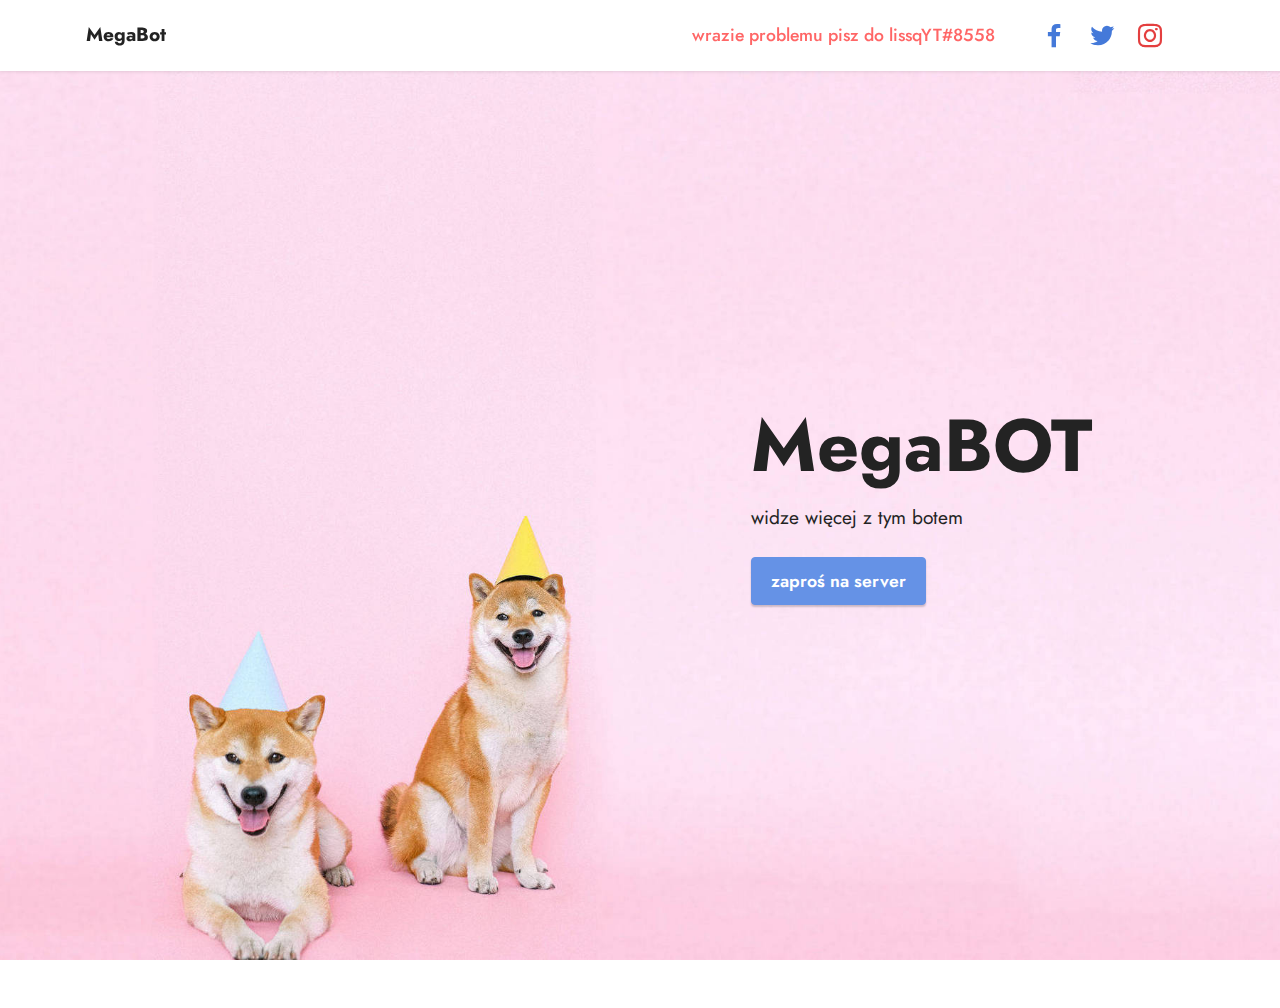
==== commit 4dbca4ee: "Add files via upload" ====
--- a/index.html
+++ b/index.html
@@ -6,14 +6,15 @@
   <meta http-equiv="X-UA-Compatible" content="IE=edge">
   <meta name="generator" content="Mobirise v5.4.1, mobirise.com">
   <meta name="viewport" content="width=device-width, initial-scale=1, minimum-scale=1">
-  <link rel="shortcut icon" href="assets/images/logo.png" type="image/x-icon">
+  <link rel="shortcut icon" href="assets/images/download-128x128-2.png" type="image/x-icon">
   <meta name="description" content="">
   
   
-  <title>Home</title>
+  <title>MegaBot</title>
   <link rel="stylesheet" href="assets/bootstrap/css/bootstrap.min.css">
   <link rel="stylesheet" href="assets/bootstrap/css/bootstrap-grid.min.css">
   <link rel="stylesheet" href="assets/bootstrap/css/bootstrap-reboot.min.css">
+  <link rel="stylesheet" href="assets/animatecss/animate.css">
   <link rel="stylesheet" href="assets/dropdown/css/style.css">
   <link rel="stylesheet" href="assets/socicon/css/styles.css">
   <link rel="stylesheet" href="assets/theme/css/style.css">
@@ -33,7 +34,7 @@
         <div class="container">
             <div class="navbar-brand">
                 
-                <span class="navbar-caption-wrap"><a class="navbar-caption text-black display-7" href="https://mobiri.se">granobot</a></span>
+                <span class="navbar-caption-wrap"><a class="navbar-caption text-black display-7" href="https://mobiri.se">MegaBot</a></span>
             </div>
             <button class="navbar-toggler" type="button" data-toggle="collapse" data-bs-toggle="collapse" data-target="#navbarSupportedContent" data-bs-target="#navbarSupportedContent" aria-controls="navbarNavAltMarkup" aria-expanded="false" aria-label="Toggle navigation">
                 <div class="hamburger">
@@ -73,15 +74,17 @@
     <div class="text-right container">
         <div class="row justify-content-end">
             <div class="col-12 col-lg-5">
-                <h1 class="mbr-section-title mbr-fonts-style mb-3 display-1"><strong>granobot</strong></h1>
+                <h1 class="mbr-section-title mbr-fonts-style mb-3 display-1"><strong>MegaBOT</strong></h1>
                 
-                <p class="mbr-text mbr-fonts-style display-7">Juz dzis zaproś bota na serwer</p>
-                <div class="mbr-section-btn mt-3"><a class="btn btn-primary display-4" href="http://discord.com/api/oauth2/authorize?client_id=901898534402535434&permissions=8&scope=bot" target="_blank">zaproś</a></div>
+                <p class="mbr-text mbr-fonts-style display-7">widze więcej z tym botem</p>
+                <div class="mbr-section-btn mt-3"><a class="btn btn-primary display-4" href="http://discord.com/api/oauth2/authorize?client_id=901898534402535434&permissions=8&scope=bot" target="_blank">zaproś na server</a></div>
             </div>
         </div>
     </div>
-</section><section style="background-color: #fff; font-family: -apple-system, BlinkMacSystemFont, 'Segoe UI', 'Roboto', 'Helvetica Neue', Arial, sans-serif; color:#aaa; font-size:12px; padding: 0; align-items: center; display: flex;"><a href="https://mobirise.site/c" style="flex: 1 1; height: 3rem; padding-left: 1rem;"></a><p style="flex: 0 0 auto; margin:0; padding-right:1rem;"><a href="https://mobirise.site/d" style="color:#aaa;">This website</a> was created with Mobirise</p></section><script src="assets/bootstrap/js/bootstrap.bundle.min.js"></script>  <script src="assets/smoothscroll/smooth-scroll.js"></script>  <script src="assets/ytplayer/index.js"></script>  <script src="assets/dropdown/js/navbar-dropdown.js"></script>  <script src="assets/theme/js/script.js"></script>  
+</section><section style="background-color: #fff; font-family: -apple-system, BlinkMacSystemFont, 'Segoe UI', 'Roboto', 'Helvetica Neue', Arial, sans-serif; color:#aaa; font-size:12px; padding: 0; align-items: center; display: flex;"><a href="https://mobirise.site/m" style="flex: 1 1; height: 3rem; padding-left: 1rem;"></a><p style="flex: 0 0 auto; margin:0; padding-right:1rem;">Develop a <a href="https://mobirise.site/y" style="color:#aaa;">web page</a> with Mobirise</p></section><script src="assets/bootstrap/js/bootstrap.bundle.min.js"></script>  <script src="assets/smoothscroll/smooth-scroll.js"></script>  <script src="assets/ytplayer/index.js"></script>  <script src="assets/dropdown/js/navbar-dropdown.js"></script>  <script src="assets/theme/js/script.js"></script>  
   
   
-</body>
+ <div id="scrollToTop" class="scrollToTop mbr-arrow-up"><a style="text-align: center;"><i class="mbr-arrow-up-icon mbr-arrow-up-icon-cm cm-icon cm-icon-smallarrow-up"></i></a></div>
+    <input name="animation" type="hidden">
+  </body>
 </html>--- a/assets/mobirise/css/mbr-additional.css
+++ b/assets/mobirise/css/mbr-additional.css
@@ -582,9 +582,6 @@
   color: #ffffff;
 }
 /* Scroll to top button*/
-.scrollToTop_wraper {
-  display: none;
-}
 .form-control {
   font-family: 'Jost', sans-serif;
   font-size: 1.1rem;
--- a/assets/mobirise/css/mbr-additional.css
+++ b/assets/mobirise/css/mbr-additional.css
@@ -582,9 +582,6 @@
   color: #ffffff;
 }
 /* Scroll to top button*/
-.scrollToTop_wraper {
-  display: none;
-}
 .form-control {
   font-family: 'Jost', sans-serif;
   font-size: 1.1rem;
